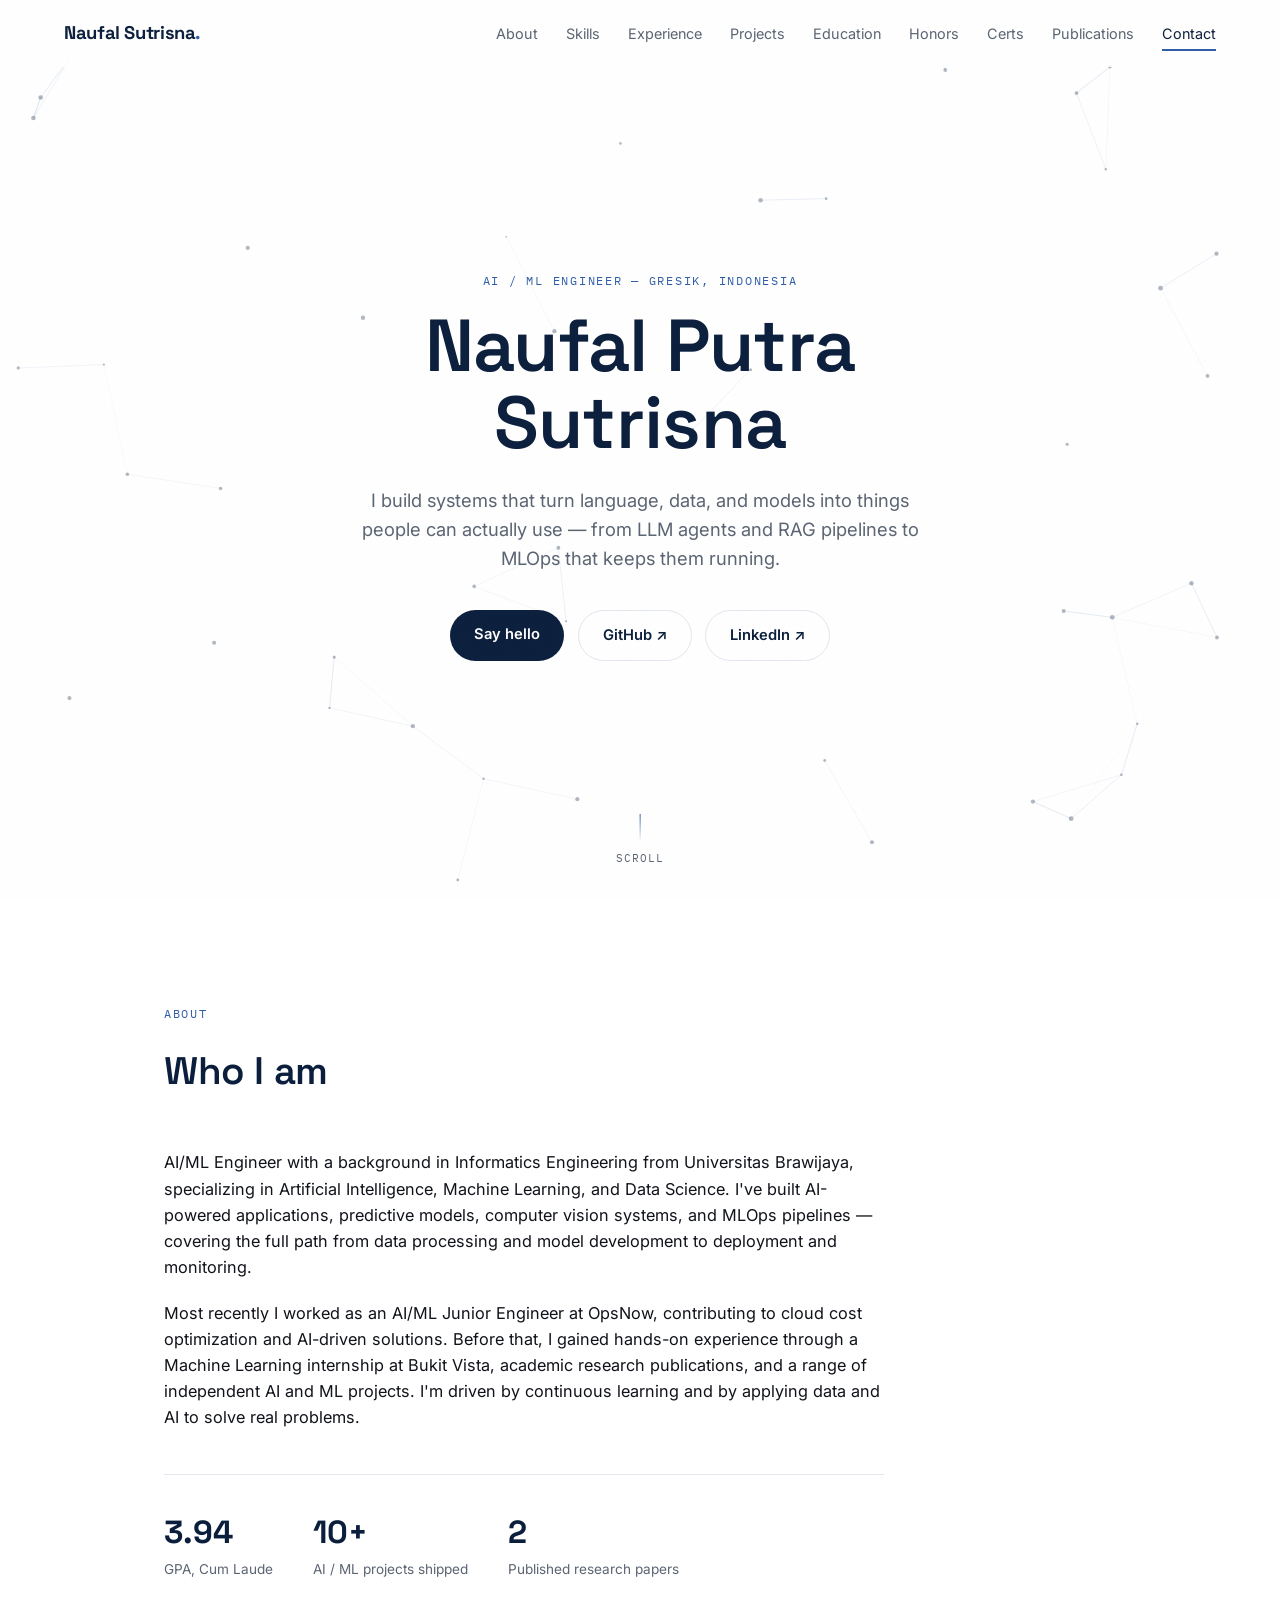
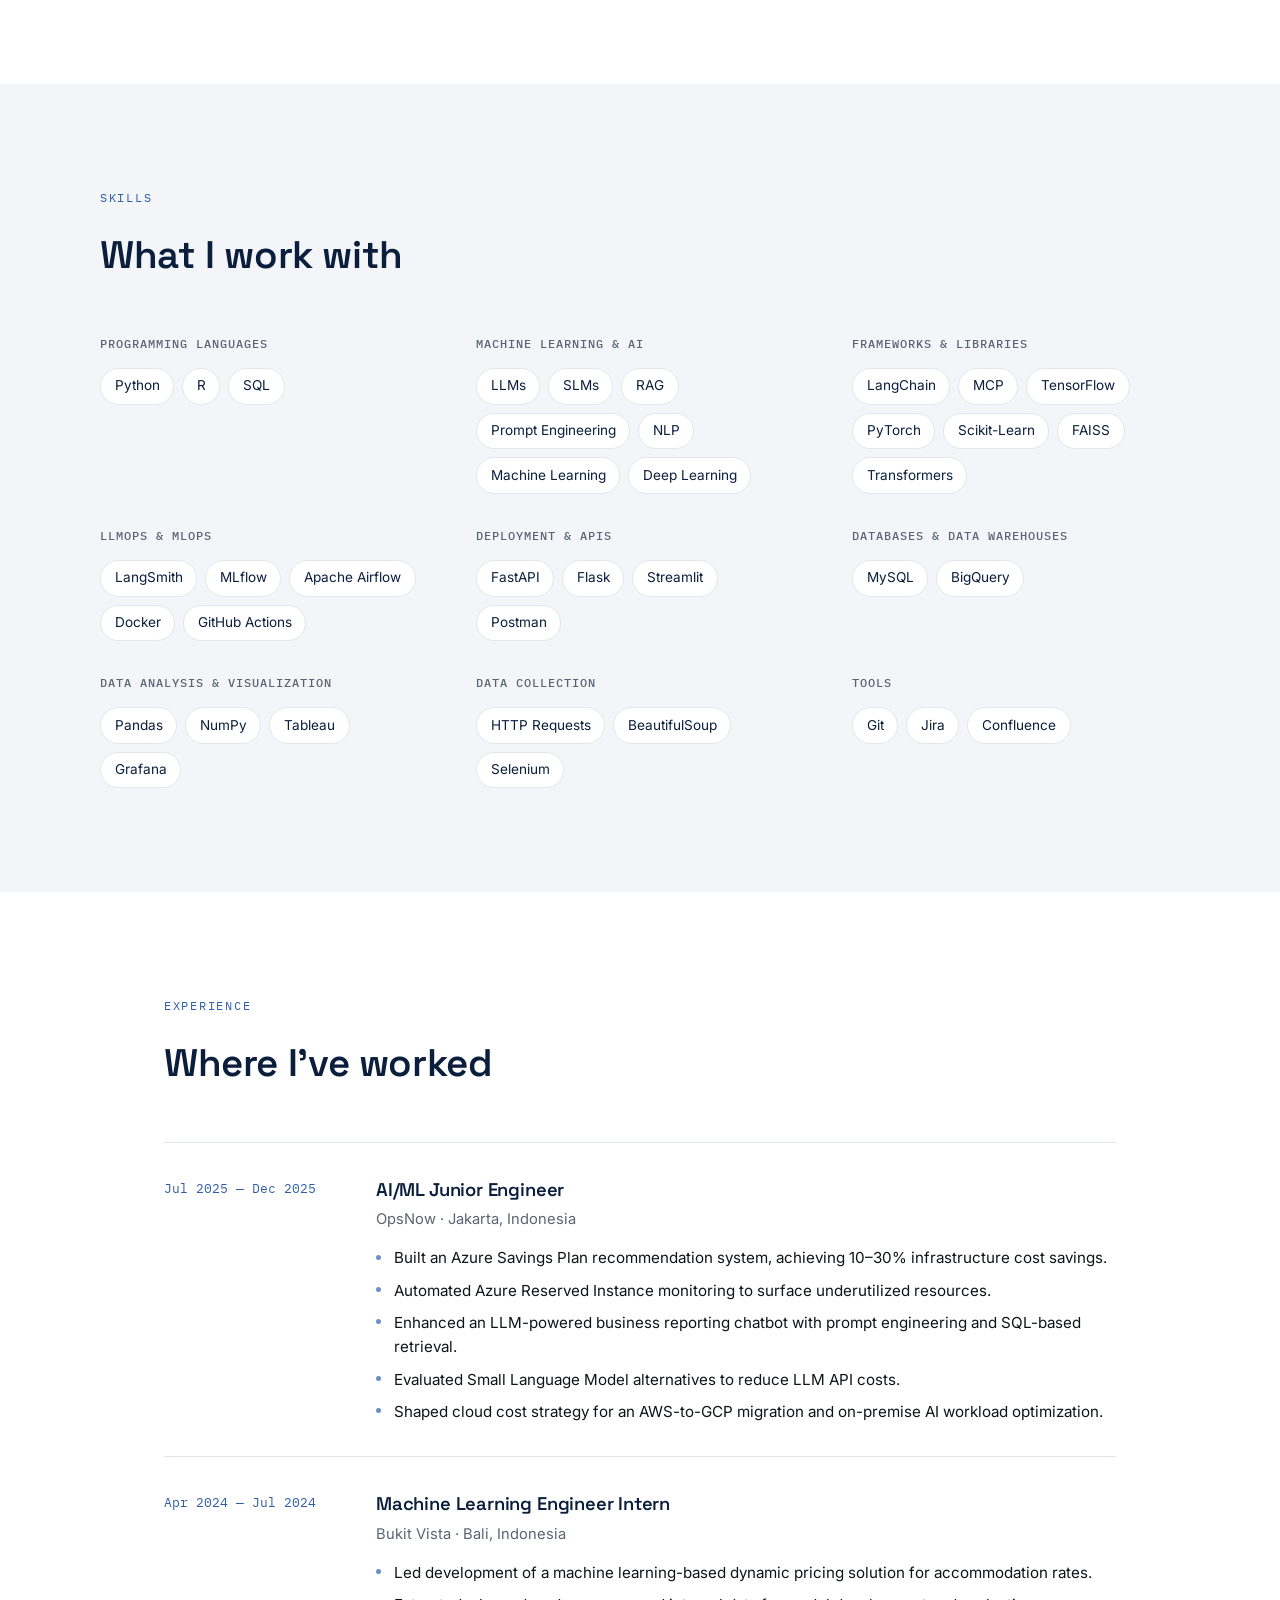
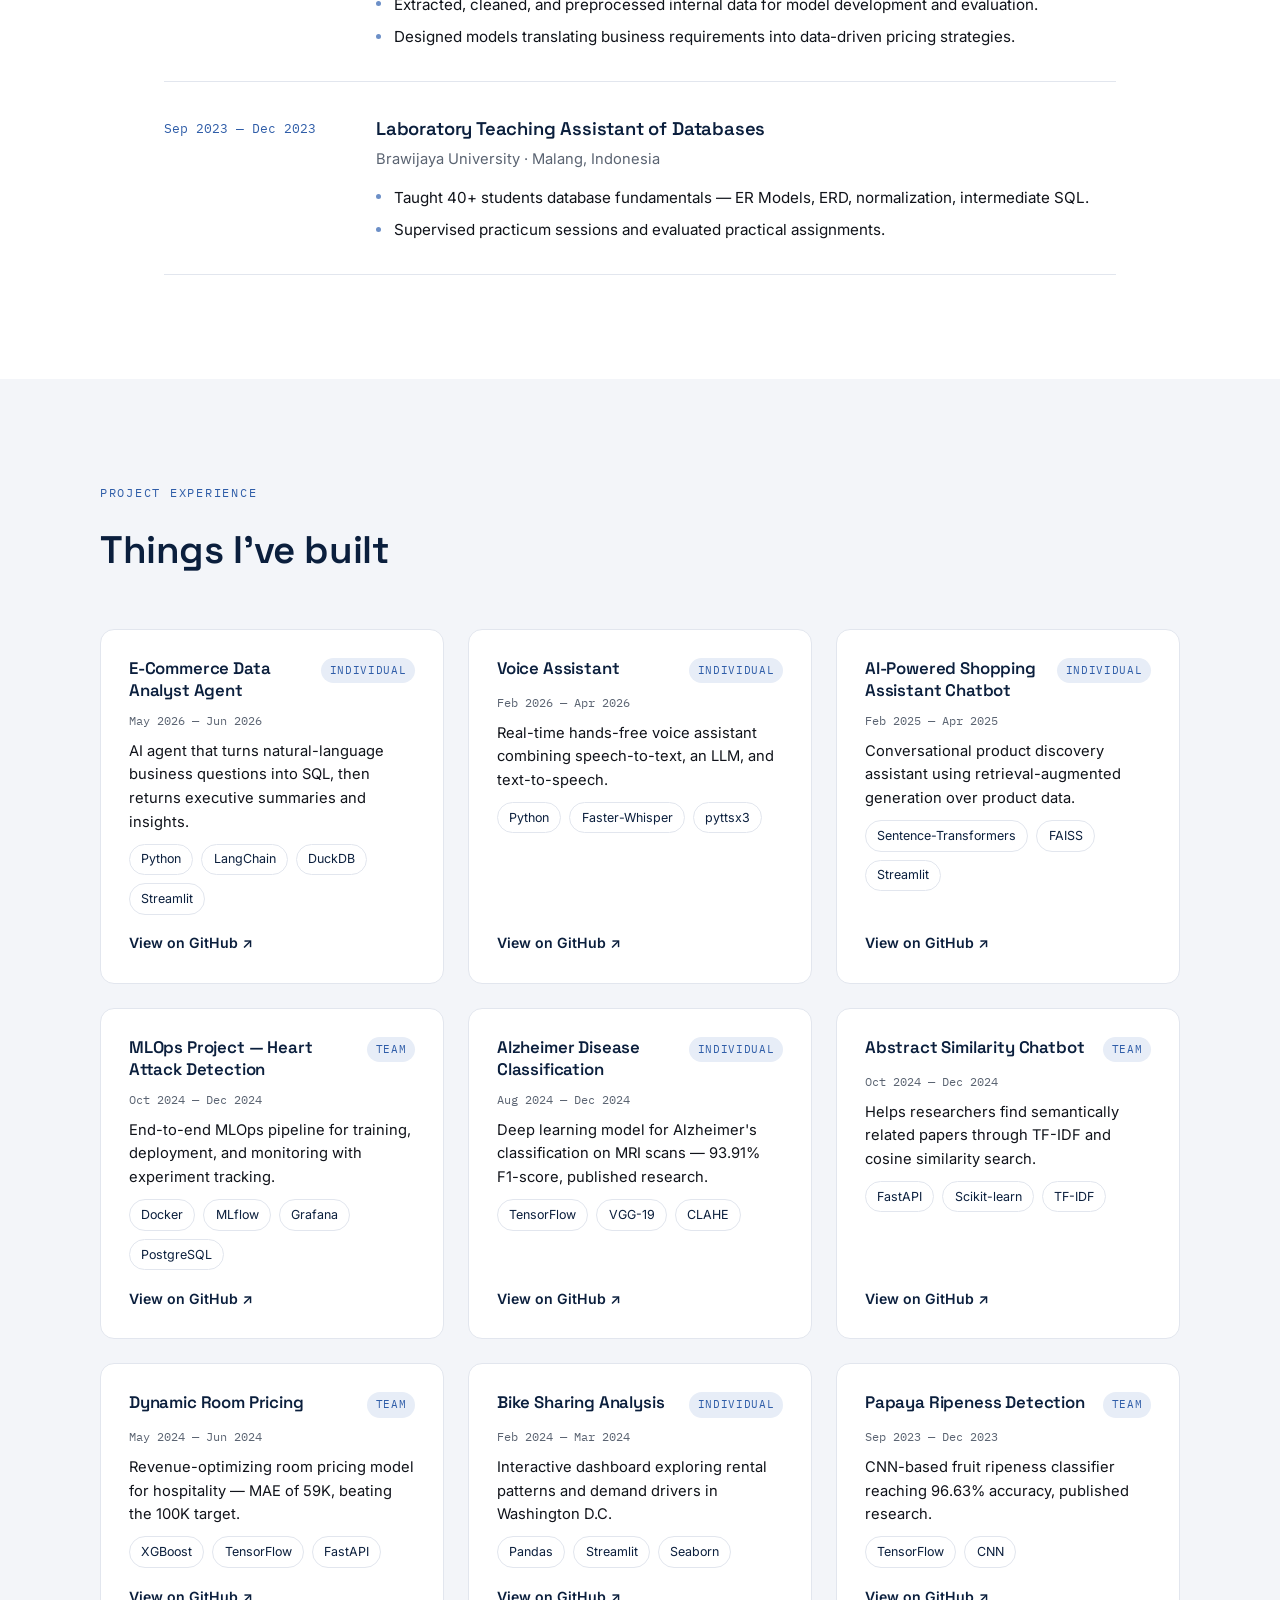
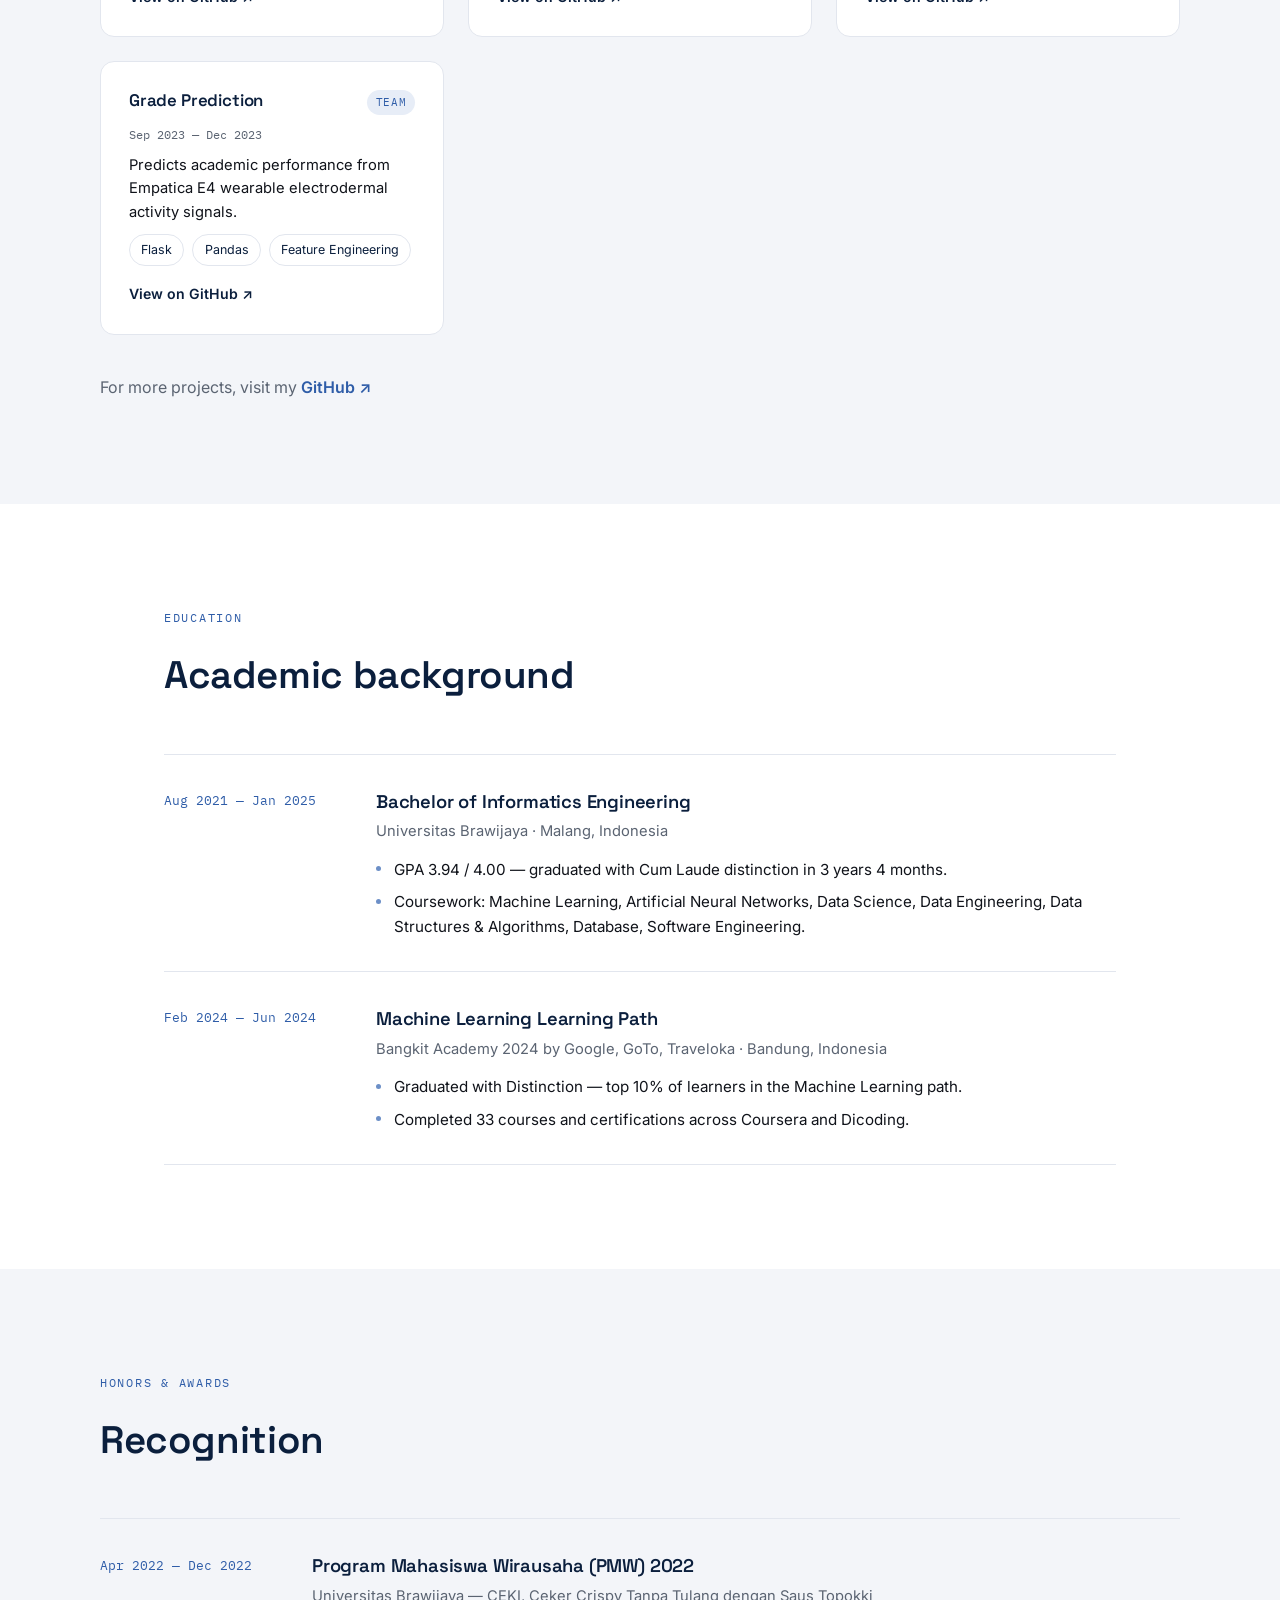
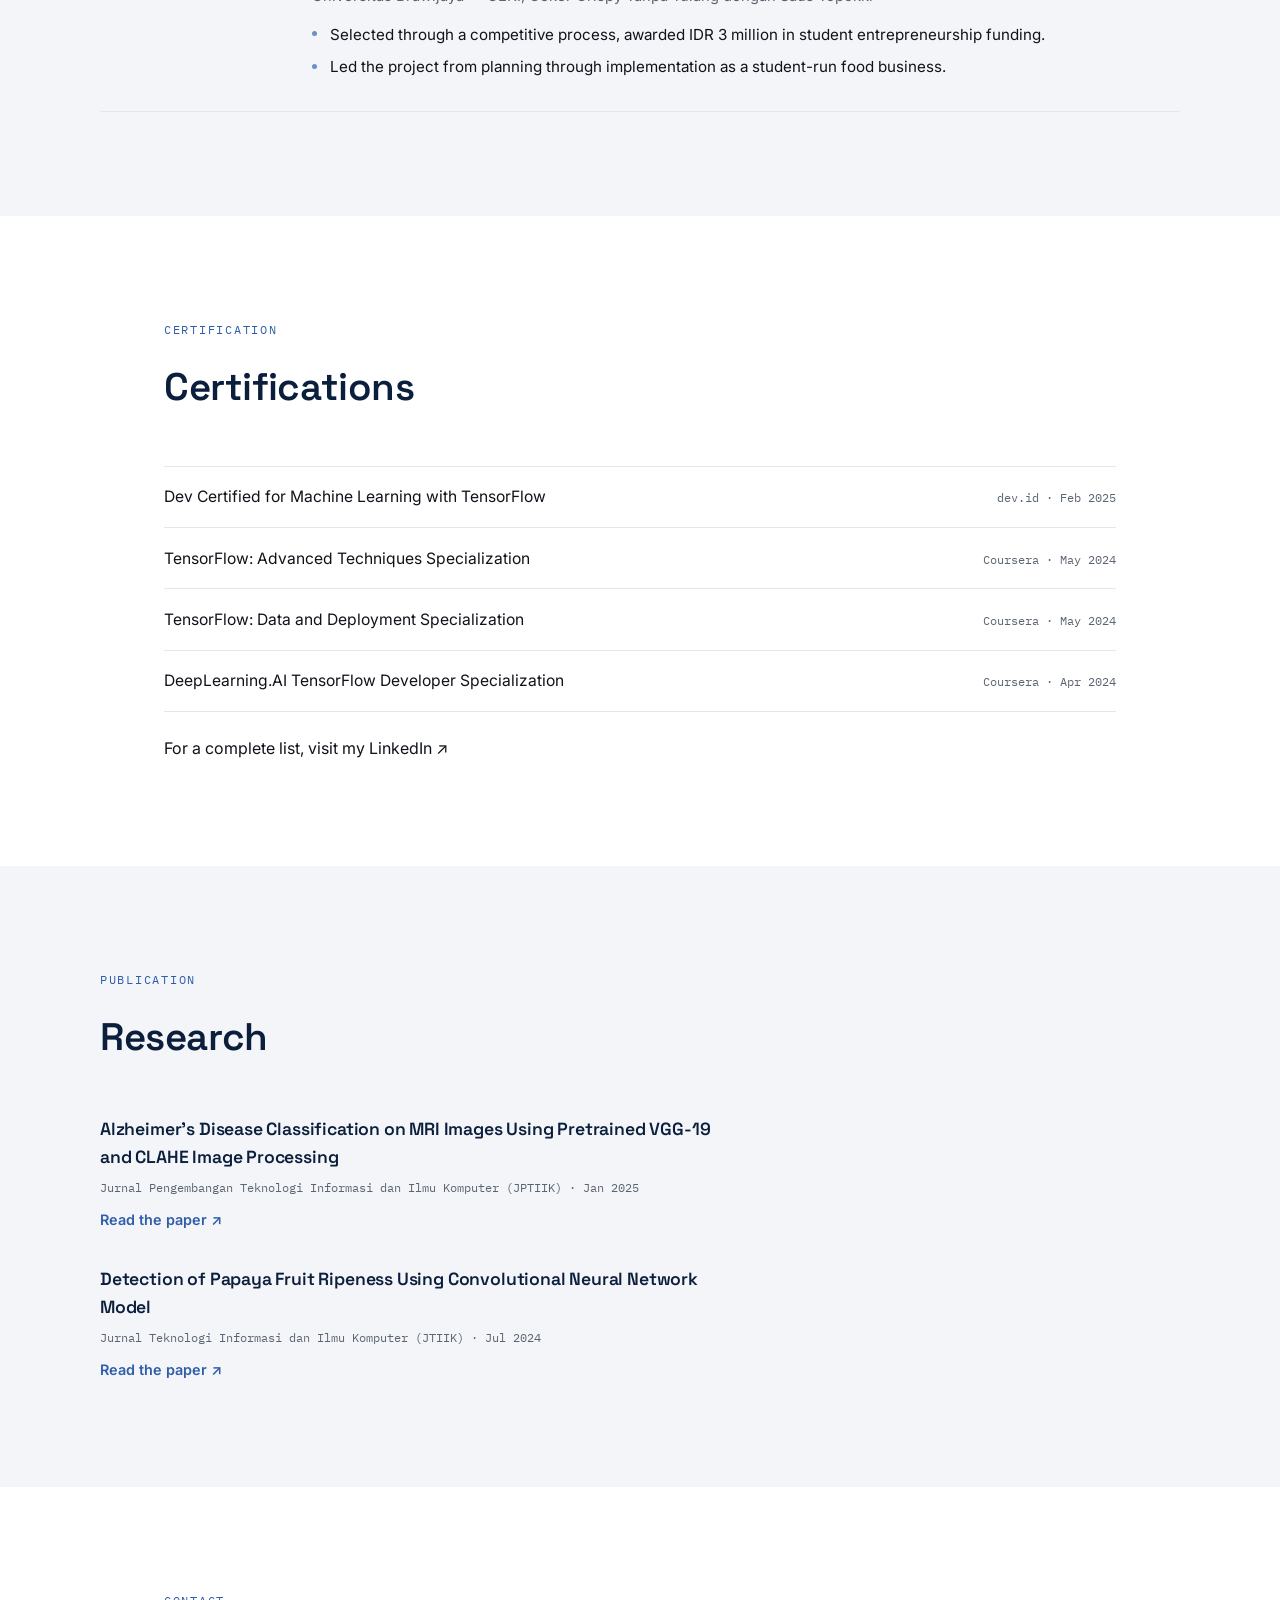
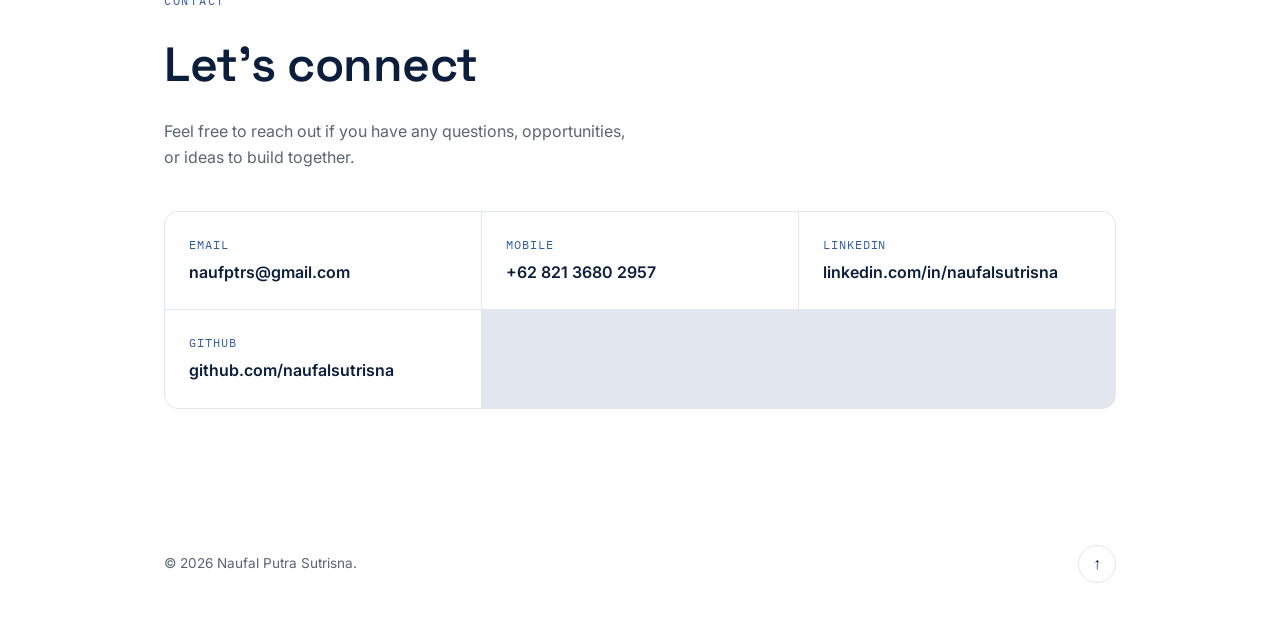
==== index.html @ 2600fabe "feat: create initial portfolio website" ====
<!DOCTYPE html>
<html lang="en">
<head>
<meta charset="UTF-8">
<meta name="viewport" content="width=device-width, initial-scale=1.0">
<title>Naufal Putra Sutrisna — AI/ML Engineer</title>
<meta name="description" content="Naufal Putra Sutrisna — AI/ML Engineer & Data Science enthusiast. Portfolio, experience, and projects.">
<link rel="preconnect" href="https://fonts.googleapis.com">
<link rel="preconnect" href="https://fonts.gstatic.com" crossorigin>
<link href="https://fonts.googleapis.com/css2?family=Space+Grotesk:wght@400;500;600;700&family=Inter:wght@400;500;600;700&family=IBM+Plex+Mono:wght@400;500&display=swap" rel="stylesheet">
<link rel="stylesheet" href="style.css">
</head>
<body>

<div class="grain"></div>

<!-- NAV -->
<header class="nav" id="nav">
  <a href="#home" class="nav__logo">Naufal Sutrisna<span class="dot">.</span></a>
  <nav class="nav__links" id="navLinks">
    <a href="#about">About</a>
    <a href="#skills">Skills</a>
    <a href="#experience">Experience</a>
    <a href="#projects">Projects</a>
    <a href="#education">Education</a>
    <a href="#honors">Honors</a>
    <a href="#certification">Certs</a>
    <a href="#publication">Publications</a>
    <a href="#contact">Contact</a>
  </nav>
  <button class="nav__toggle" id="navToggle" aria-label="Toggle menu" aria-expanded="false">
    <span></span><span></span><span></span>
  </button>
</header>

<main>

  <!-- HOME -->
  <section class="hero" id="home">
    <div class="hero__net" id="heroNet" aria-hidden="true"></div>
    <div class="hero__inner">
      <p class="eyebrow">AI / ML Engineer — Gresik, Indonesia</p>
      <h1 class="hero__title">
        Naufal Putra<br>Sutrisna
      </h1>
      <p class="hero__subtitle">
        I build systems that turn language, data, and models into things people can actually use —
        from LLM agents and RAG pipelines to MLOps that keeps them running.
      </p>
      <div class="hero__actions">
        <a href="mailto:naufptrs@gmail.com" class="btn btn--primary">Say hello</a>
        <a href="https://github.com/naufalsutrisna" target="_blank" rel="noopener" class="btn btn--ghost">GitHub ↗</a>
        <a href="https://linkedin.com/in/naufalsutrisna" target="_blank" rel="noopener" class="btn btn--ghost">LinkedIn ↗</a>
      </div>
    </div>
    <div class="hero__scroll" aria-hidden="true"><span></span>Scroll</div>
  </section>

  <!-- ABOUT -->
  <section class="section" id="about">
    <div class="section__head reveal">
      <p class="eyebrow">About</p>
      <h2>Who I am</h2>
    </div>
    <div class="about__grid reveal">
      <p class="about__text">
        AI/ML Engineer with a background in Informatics Engineering from Universitas Brawijaya, specializing
        in Artificial Intelligence, Machine Learning, and Data Science. I've built AI-powered applications,
        predictive models, computer vision systems, and MLOps pipelines — covering the full path from data
        processing and model development to deployment and monitoring.
      </p>
      <p class="about__text">
        Most recently I worked as an AI/ML Junior Engineer at OpsNow, contributing to cloud cost optimization
        and AI-driven solutions. Before that, I gained hands-on experience through a Machine Learning
        internship at Bukit Vista, academic research publications, and a range of independent AI and ML
        projects. I'm driven by continuous learning and by applying data and AI to solve real problems.
      </p>
      <div class="about__facts">
        <div class="fact">
          <span class="fact__num">3.94</span>
          <span class="fact__label">GPA, Cum Laude</span>
        </div>
        <div class="fact">
          <span class="fact__num">10+</span>
          <span class="fact__label">AI / ML projects shipped</span>
        </div>
        <div class="fact">
          <span class="fact__num">2</span>
          <span class="fact__label">Published research papers</span>
        </div>
      </div>
    </div>
  </section>

  <!-- SKILLS -->
  <section class="section section--alt" id="skills">
    <div class="section__head reveal">
      <p class="eyebrow">Skills</p>
      <h2>What I work with</h2>
    </div>
    <div class="skills reveal">
      <div class="skill-group">
        <h3>Programming Languages</h3>
        <div class="tags">
          <span class="tag">Python</span><span class="tag">R</span><span class="tag">SQL</span>
        </div>
      </div>
      <div class="skill-group">
        <h3>Machine Learning & AI</h3>
        <div class="tags">
          <span class="tag">LLMs</span><span class="tag">SLMs</span><span class="tag">RAG</span>
          <span class="tag">Prompt Engineering</span><span class="tag">NLP</span>
          <span class="tag">Machine Learning</span><span class="tag">Deep Learning</span>
        </div>
      </div>
      <div class="skill-group">
        <h3>Frameworks & Libraries</h3>
        <div class="tags">
          <span class="tag">LangChain</span><span class="tag">MCP</span><span class="tag">TensorFlow</span>
          <span class="tag">PyTorch</span><span class="tag">Scikit-Learn</span><span class="tag">FAISS</span>
          <span class="tag">Transformers</span>
        </div>
      </div>
      <div class="skill-group">
        <h3>LLMOps & MLOps</h3>
        <div class="tags">
          <span class="tag">LangSmith</span><span class="tag">MLflow</span><span class="tag">Apache Airflow</span>
          <span class="tag">Docker</span><span class="tag">GitHub Actions</span>
        </div>
      </div>
      <div class="skill-group">
        <h3>Deployment & APIs</h3>
        <div class="tags">
          <span class="tag">FastAPI</span><span class="tag">Flask</span><span class="tag">Streamlit</span><span class="tag">Postman</span>
        </div>
      </div>
      <div class="skill-group">
        <h3>Databases & Data Warehouses</h3>
        <div class="tags">
          <span class="tag">MySQL</span><span class="tag">BigQuery</span>
        </div>
      </div>
      <div class="skill-group">
        <h3>Data Analysis & Visualization</h3>
        <div class="tags">
          <span class="tag">Pandas</span><span class="tag">NumPy</span><span class="tag">Tableau</span><span class="tag">Grafana</span>
        </div>
      </div>
      <div class="skill-group">
        <h3>Data Collection</h3>
        <div class="tags">
          <span class="tag">HTTP Requests</span><span class="tag">BeautifulSoup</span><span class="tag">Selenium</span>
        </div>
      </div>
      <div class="skill-group">
        <h3>Tools</h3>
        <div class="tags">
          <span class="tag">Git</span><span class="tag">Jira</span><span class="tag">Confluence</span>
        </div>
      </div>
    </div>
  </section>

  <!-- EXPERIENCE -->
  <section class="section" id="experience">
    <div class="section__head reveal">
      <p class="eyebrow">Experience</p>
      <h2>Where I've worked</h2>
    </div>
    <div class="timeline reveal">

      <div class="timeline__item">
        <div class="timeline__date">Jul 2025 — Dec 2025</div>
        <div class="timeline__content">
          <h3>AI/ML Junior Engineer</h3>
          <p class="timeline__org">OpsNow · Jakarta, Indonesia</p>
          <ul>
            <li>Built an Azure Savings Plan recommendation system, achieving 10–30% infrastructure cost savings.</li>
            <li>Automated Azure Reserved Instance monitoring to surface underutilized resources.</li>
            <li>Enhanced an LLM-powered business reporting chatbot with prompt engineering and SQL-based retrieval.</li>
            <li>Evaluated Small Language Model alternatives to reduce LLM API costs.</li>
            <li>Shaped cloud cost strategy for an AWS-to-GCP migration and on-premise AI workload optimization.</li>
          </ul>
        </div>
      </div>

      <div class="timeline__item">
        <div class="timeline__date">Apr 2024 — Jul 2024</div>
        <div class="timeline__content">
          <h3>Machine Learning Engineer Intern</h3>
          <p class="timeline__org">Bukit Vista · Bali, Indonesia</p>
          <ul>
            <li>Led development of a machine learning-based dynamic pricing solution for accommodation rates.</li>
            <li>Extracted, cleaned, and preprocessed internal data for model development and evaluation.</li>
            <li>Designed models translating business requirements into data-driven pricing strategies.</li>
          </ul>
        </div>
      </div>

      <div class="timeline__item">
        <div class="timeline__date">Sep 2023 — Dec 2023</div>
        <div class="timeline__content">
          <h3>Laboratory Teaching Assistant of Databases</h3>
          <p class="timeline__org">Brawijaya University · Malang, Indonesia</p>
          <ul>
            <li>Taught 40+ students database fundamentals — ER Models, ERD, normalization, intermediate SQL.</li>
            <li>Supervised practicum sessions and evaluated practical assignments.</li>
          </ul>
        </div>
      </div>

    </div>
  </section>

  <!-- PROJECTS -->
  <section class="section section--alt" id="projects">
    <div class="section__head reveal">
      <p class="eyebrow">Project Experience</p>
      <h2>Things I've built</h2>
    </div>
    <div class="projects reveal">

      <article class="project-card">
        <div class="project-card__top">
          <h3>E-Commerce Data Analyst Agent</h3>
          <span class="project-card__type">Individual</span>
        </div>
        <p class="project-card__date">May 2026 — Jun 2026</p>
        <p>AI agent that turns natural-language business questions into SQL, then returns executive summaries and insights.</p>
        <div class="tags tags--small">
          <span class="tag">Python</span><span class="tag">LangChain</span><span class="tag">DuckDB</span><span class="tag">Streamlit</span>
        </div>
        <a href="https://github.com/naufalsutrisna/ecommerce-data-analyst-agent" target="_blank" rel="noopener">View on GitHub ↗</a>
      </article>

      <article class="project-card">
        <div class="project-card__top">
          <h3>Voice Assistant</h3>
          <span class="project-card__type">Individual</span>
        </div>
        <p class="project-card__date">Feb 2026 — Apr 2026</p>
        <p>Real-time hands-free voice assistant combining speech-to-text, an LLM, and text-to-speech.</p>
        <div class="tags tags--small">
          <span class="tag">Python</span><span class="tag">Faster-Whisper</span><span class="tag">pyttsx3</span>
        </div>
        <a href="https://github.com/naufalsutrisna/voice-assistant" target="_blank" rel="noopener">View on GitHub ↗</a>
      </article>

      <article class="project-card">
        <div class="project-card__top">
          <h3>AI-Powered Shopping Assistant Chatbot</h3>
          <span class="project-card__type">Individual</span>
        </div>
        <p class="project-card__date">Feb 2025 — Apr 2025</p>
        <p>Conversational product discovery assistant using retrieval-augmented generation over product data.</p>
        <div class="tags tags--small">
          <span class="tag">Sentence-Transformers</span><span class="tag">FAISS</span><span class="tag">Streamlit</span>
        </div>
        <a href="https://github.com/naufalsutrisna/Shopping-Assistant-Chatbot" target="_blank" rel="noopener">View on GitHub ↗</a>
      </article>

      <article class="project-card">
        <div class="project-card__top">
          <h3>MLOps Project — Heart Attack Detection</h3>
          <span class="project-card__type">Team</span>
        </div>
        <p class="project-card__date">Oct 2024 — Dec 2024</p>
        <p>End-to-end MLOps pipeline for training, deployment, and monitoring with experiment tracking.</p>
        <div class="tags tags--small">
          <span class="tag">Docker</span><span class="tag">MLflow</span><span class="tag">Grafana</span><span class="tag">PostgreSQL</span>
        </div>
        <a href="https://github.com/naufalsutrisna/MLOps-Heart-Attack-Detection" target="_blank" rel="noopener">View on GitHub ↗</a>
      </article>

      <article class="project-card">
        <div class="project-card__top">
          <h3>Alzheimer Disease Classification</h3>
          <span class="project-card__type">Individual</span>
        </div>
        <p class="project-card__date">Aug 2024 — Dec 2024</p>
        <p>Deep learning model for Alzheimer's classification on MRI scans — 93.91% F1-score, published research.</p>
        <div class="tags tags--small">
          <span class="tag">TensorFlow</span><span class="tag">VGG-19</span><span class="tag">CLAHE</span>
        </div>
        <a href="https://github.com/naufalsutrisna/Alzheimer-Disease-Classification" target="_blank" rel="noopener">View on GitHub ↗</a>
      </article>

      <article class="project-card">
        <div class="project-card__top">
          <h3>Abstract Similarity Chatbot</h3>
          <span class="project-card__type">Team</span>
        </div>
        <p class="project-card__date">Oct 2024 — Dec 2024</p>
        <p>Helps researchers find semantically related papers through TF-IDF and cosine similarity search.</p>
        <div class="tags tags--small">
          <span class="tag">FastAPI</span><span class="tag">Scikit-learn</span><span class="tag">TF-IDF</span>
        </div>
        <a href="https://github.com/naufalsutrisna/Abstract-Similarity-Chatbot" target="_blank" rel="noopener">View on GitHub ↗</a>
      </article>

      <article class="project-card">
        <div class="project-card__top">
          <h3>Dynamic Room Pricing</h3>
          <span class="project-card__type">Team</span>
        </div>
        <p class="project-card__date">May 2024 — Jun 2024</p>
        <p>Revenue-optimizing room pricing model for hospitality — MAE of 59K, beating the 100K target.</p>
        <div class="tags tags--small">
          <span class="tag">XGBoost</span><span class="tag">TensorFlow</span><span class="tag">FastAPI</span>
        </div>
        <a href="https://github.com/naufalsutrisna/Room-Pricing-Bukit-Vista" target="_blank" rel="noopener">View on GitHub ↗</a>
      </article>

      <article class="project-card">
        <div class="project-card__top">
          <h3>Bike Sharing Analysis</h3>
          <span class="project-card__type">Individual</span>
        </div>
        <p class="project-card__date">Feb 2024 — Mar 2024</p>
        <p>Interactive dashboard exploring rental patterns and demand drivers in Washington D.C.</p>
        <div class="tags tags--small">
          <span class="tag">Pandas</span><span class="tag">Streamlit</span><span class="tag">Seaborn</span>
        </div>
        <a href="https://github.com/naufalsutrisna/Bike-Sharing-Analysis" target="_blank" rel="noopener">View on GitHub ↗</a>
      </article>

      <article class="project-card">
        <div class="project-card__top">
          <h3>Papaya Ripeness Detection</h3>
          <span class="project-card__type">Team</span>
        </div>
        <p class="project-card__date">Sep 2023 — Dec 2023</p>
        <p>CNN-based fruit ripeness classifier reaching 96.63% accuracy, published research.</p>
        <div class="tags tags--small">
          <span class="tag">TensorFlow</span><span class="tag">CNN</span>
        </div>
        <a href="https://github.com/naufalsutrisna/Papaya-Ripeness-Detection-Using-CNN" target="_blank" rel="noopener">View on GitHub ↗</a>
      </article>

      <article class="project-card">
        <div class="project-card__top">
          <h3>Grade Prediction</h3>
          <span class="project-card__type">Team</span>
        </div>
        <p class="project-card__date">Sep 2023 — Dec 2023</p>
        <p>Predicts academic performance from Empatica E4 wearable electrodermal activity signals.</p>
        <div class="tags tags--small">
          <span class="tag">Flask</span><span class="tag">Pandas</span><span class="tag">Feature Engineering</span>
        </div>
        <a href="https://github.com/naufalsutrisna/Grade-Prediction-Using-Empatica-E4" target="_blank" rel="noopener">View on GitHub ↗</a>
      </article>

    </div>
    <p class="projects__more reveal">For more projects, visit my <a href="https://github.com/naufalsutrisna" target="_blank" rel="noopener">GitHub ↗</a></p>
  </section>

  <!-- EDUCATION -->
  <section class="section" id="education">
    <div class="section__head reveal">
      <p class="eyebrow">Education</p>
      <h2>Academic background</h2>
    </div>
    <div class="timeline reveal">

      <div class="timeline__item">
        <div class="timeline__date">Aug 2021 — Jan 2025</div>
        <div class="timeline__content">
          <h3>Bachelor of Informatics Engineering</h3>
          <p class="timeline__org">Universitas Brawijaya · Malang, Indonesia</p>
          <ul>
            <li>GPA 3.94 / 4.00 — graduated with Cum Laude distinction in 3 years 4 months.</li>
            <li>Coursework: Machine Learning, Artificial Neural Networks, Data Science, Data Engineering, Data Structures & Algorithms, Database, Software Engineering.</li>
          </ul>
        </div>
      </div>

      <div class="timeline__item">
        <div class="timeline__date">Feb 2024 — Jun 2024</div>
        <div class="timeline__content">
          <h3>Machine Learning Learning Path</h3>
          <p class="timeline__org">Bangkit Academy 2024 by Google, GoTo, Traveloka · Bandung, Indonesia</p>
          <ul>
            <li>Graduated with Distinction — top 10% of learners in the Machine Learning path.</li>
            <li>Completed 33 courses and certifications across Coursera and Dicoding.</li>
          </ul>
        </div>
      </div>

    </div>
  </section>

  <!-- HONORS & AWARDS -->
  <section class="section section--alt" id="honors">
    <div class="section__head reveal">
      <p class="eyebrow">Honors & Awards</p>
      <h2>Recognition</h2>
    </div>
    <div class="timeline reveal">
      <div class="timeline__item">
        <div class="timeline__date">Apr 2022 — Dec 2022</div>
        <div class="timeline__content">
          <h3>Program Mahasiswa Wirausaha (PMW) 2022</h3>
          <p class="timeline__org">Universitas Brawijaya — CEKI, Ceker Crispy Tanpa Tulang dengan Saus Topokki</p>
          <ul>
            <li>Selected through a competitive process, awarded IDR 3 million in student entrepreneurship funding.</li>
            <li>Led the project from planning through implementation as a student-run food business.</li>
          </ul>
        </div>
      </div>
    </div>
  </section>

  <!-- CERTIFICATION -->
  <section class="section" id="certification">
    <div class="section__head reveal">
      <p class="eyebrow">Certification</p>
      <h2>Certifications</h2>
    </div>
    <ul class="cert-list reveal">
      <li><span>Dev Certified for Machine Learning with TensorFlow</span><span class="cert-date">dev.id · Feb 2025</span></li>
      <li><span>TensorFlow: Advanced Techniques Specialization</span><span class="cert-date">Coursera · May 2024</span></li>
      <li><span>TensorFlow: Data and Deployment Specialization</span><span class="cert-date">Coursera · May 2024</span></li>
      <li><span>DeepLearning.AI TensorFlow Developer Specialization</span><span class="cert-date">Coursera · Apr 2024</span></li>
    </ul>
    <p class="reveal">For a complete list, visit my <a href="https://linkedin.com/in/naufalsutrisna" target="_blank" rel="noopener">LinkedIn ↗</a></p>
  </section>

  <!-- PUBLICATION -->
  <section class="section section--alt" id="publication">
    <div class="section__head reveal">
      <p class="eyebrow">Publication</p>
      <h2>Research</h2>
    </div>
    <ul class="pub-list reveal">
      <li>
        <h3>Alzheimer's Disease Classification on MRI Images Using Pretrained VGG-19 and CLAHE Image Processing</h3>
        <p class="pub-meta">Jurnal Pengembangan Teknologi Informasi dan Ilmu Komputer (JPTIIK) · Jan 2025</p>
        <a href="https://j-ptiik.ub.ac.id/index.php/j-ptiik/article/view/14719" target="_blank" rel="noopener">Read the paper ↗</a>
      </li>
      <li>
        <h3>Detection of Papaya Fruit Ripeness Using Convolutional Neural Network Model</h3>
        <p class="pub-meta">Jurnal Teknologi Informasi dan Ilmu Komputer (JTIIK) · Jul 2024</p>
        <a href="https://jtiik.ub.ac.id/index.php/jtiik/article/view/8119" target="_blank" rel="noopener">Read the paper ↗</a>
      </li>
    </ul>
  </section>

  <!-- CONTACT -->
  <section class="section contact" id="contact">
    <div class="reveal">
      <p class="eyebrow">Contact</p>
      <h2 class="contact__title">Let's connect</h2>
      <p class="contact__text">Feel free to reach out if you have any questions, opportunities, or ideas to build together.</p>
      <div class="contact__grid">
        <a href="mailto:naufptrs@gmail.com" class="contact__item">
          <span class="contact__label">Email</span>
          <span class="contact__value">naufptrs@gmail.com</span>
        </a>
        <a href="tel:+6282136802957" class="contact__item">
          <span class="contact__label">Mobile</span>
          <span class="contact__value">+62 821 3680 2957</span>
        </a>
        <a href="https://linkedin.com/in/naufalsutrisna" target="_blank" rel="noopener" class="contact__item">
          <span class="contact__label">LinkedIn</span>
          <span class="contact__value">linkedin.com/in/naufalsutrisna</span>
        </a>
        <a href="https://github.com/naufalsutrisna" target="_blank" rel="noopener" class="contact__item">
          <span class="contact__label">GitHub</span>
          <span class="contact__value">github.com/naufalsutrisna</span>
        </a>
      </div>
    </div>
  </section>

</main>

<footer class="footer">
  <p>© <span id="year"></span> Naufal Putra Sutrisna.</p>
  <button class="to-top" id="toTop" aria-label="Back to top">↑</button>
</footer>

<script src="script.js"></script>
</body>
</html>
---- style.css ----
/* ============================================
   TOKENS
   ============================================ */
:root {
  --white: #ffffff;
  --alt: #f3f5f9;
  --ink: #10131a;
  --navy: #0b1f3d;
  --blue: #2f5da8;
  --blue-light: #6c8fc7;
  --blue-pale: #e7edf7;
  --muted: #5b6472;
  --line: #e2e6ee;

  --display: 'Space Grotesk', sans-serif;
  --body: 'Inter', sans-serif;
  --mono: 'IBM Plex Mono', monospace;

  --max: 1080px;
  --pad: clamp(1.5rem, 5vw, 4rem);
}

* { margin: 0; padding: 0; box-sizing: border-box; }

html { scroll-behavior: smooth; }

body {
  font-family: var(--body);
  color: var(--ink);
  background: var(--white);
  line-height: 1.6;
  -webkit-font-smoothing: antialiased;
}

@media (prefers-reduced-motion: reduce) {
  html { scroll-behavior: auto; }
  * { animation-duration: 0.01ms !important; animation-iteration-count: 1 !important; transition-duration: 0.01ms !important; }
}

a {
  color: inherit;
  text-decoration: none;
}

ul { list-style: none; }

h1, h2, h3 {
  font-family: var(--display);
  color: var(--navy);
  font-weight: 600;
  letter-spacing: -0.01em;
}

::selection { background: var(--blue); color: var(--white); }

:focus-visible {
  outline: 2px solid var(--blue);
  outline-offset: 3px;
}

.grain {
  position: fixed;
  inset: 0;
  pointer-events: none;
  z-index: 999;
  opacity: 0.025;
  background-image: url("data:image/svg+xml,%3Csvg xmlns='http://www.w3.org/2000/svg' width='120' height='120'%3E%3Cfilter id='n'%3E%3CfeTurbulence type='fractalNoise' baseFrequency='0.9' numOctaves='2' stitchTiles='stitch'/%3E%3C/filter%3E%3Crect width='100%25' height='100%25' filter='url(%23n)'/%3E%3C/svg%3E");
}

/* ============================================
   NAV
   ============================================ */
.nav {
  position: fixed;
  top: 0; left: 0; right: 0;
  z-index: 100;
  display: flex;
  align-items: center;
  justify-content: space-between;
  padding: 1.1rem var(--pad);
  background: rgba(255,255,255,0.75);
  backdrop-filter: blur(10px);
  -webkit-backdrop-filter: blur(10px);
  border-bottom: 1px solid transparent;
  transition: border-color 0.3s ease, background 0.3s ease;
}

.nav.scrolled {
  border-bottom-color: var(--line);
}

.nav__logo {
  font-family: var(--display);
  font-weight: 700;
  font-size: 1.15rem;
  color: var(--navy);
  letter-spacing: -0.02em;
}
.nav__logo .dot { color: var(--blue); }

.nav__links {
  display: flex;
  gap: 1.75rem;
}

.nav__links a {
  font-size: 0.9rem;
  color: var(--muted);
  position: relative;
  padding: 0.25rem 0;
  transition: color 0.2s ease;
}

.nav__links a::after {
  content: "";
  position: absolute;
  left: 0; bottom: -2px;
  width: 0;
  height: 1.5px;
  background: var(--blue);
  transition: width 0.25s ease;
}

.nav__links a:hover { color: var(--navy); }
.nav__links a:hover::after { width: 100%; }
.nav__links a.active { color: var(--navy); }
.nav__links a.active::after { width: 100%; }

.nav__toggle {
  display: none;
  flex-direction: column;
  gap: 5px;
  background: none;
  border: none;
  cursor: pointer;
  padding: 0.5rem;
}
.nav__toggle span {
  width: 22px;
  height: 2px;
  background: var(--navy);
  transition: transform 0.25s ease, opacity 0.25s ease;
}

/* ============================================
   HERO
   ============================================ */
.hero {
  position: relative;
  min-height: 100svh;
  display: flex;
  flex-direction: column;
  align-items: center;
  justify-content: center;
  text-align: center;
  padding: 6rem var(--pad) 4rem;
  overflow: hidden;
}

.hero__net {
  position: absolute;
  inset: 0;
  z-index: 0;
  opacity: 0.9;
}
.hero__net canvas {
  display: block;
  width: 100%;
  height: 100%;
}

.hero__inner {
  position: relative;
  z-index: 1;
  max-width: 780px;
}

.eyebrow {
  font-family: var(--mono);
  font-size: 0.78rem;
  text-transform: uppercase;
  letter-spacing: 0.14em;
  color: var(--blue);
  margin-bottom: 1rem;
}

.hero__title {
  font-size: clamp(2.6rem, 7vw, 4.6rem);
  line-height: 1.05;
  margin-bottom: 1.5rem;
}

.hero__subtitle {
  font-size: clamp(1rem, 2vw, 1.15rem);
  color: var(--muted);
  max-width: 560px;
  margin: 0 auto 2.25rem;
}

.hero__actions {
  display: flex;
  gap: 0.85rem;
  justify-content: center;
  flex-wrap: wrap;
}

.btn {
  font-family: var(--body);
  font-weight: 600;
  font-size: 0.92rem;
  padding: 0.8rem 1.5rem;
  border-radius: 999px;
  transition: transform 0.2s ease, background 0.2s ease, color 0.2s ease, border-color 0.2s ease;
  display: inline-block;
}

.btn--primary {
  background: var(--navy);
  color: var(--white);
}
.btn--primary:hover { background: var(--blue); transform: translateY(-2px); }

.btn--ghost {
  border: 1.5px solid var(--line);
  color: var(--navy);
}
.btn--ghost:hover { border-color: var(--blue); color: var(--blue); transform: translateY(-2px); }

.hero__scroll {
  position: absolute;
  bottom: 2rem;
  left: 50%;
  transform: translateX(-50%);
  display: flex;
  flex-direction: column;
  align-items: center;
  gap: 0.5rem;
  font-family: var(--mono);
  font-size: 0.7rem;
  letter-spacing: 0.1em;
  color: var(--muted);
  text-transform: uppercase;
}
.hero__scroll span {
  width: 1px;
  height: 28px;
  background: linear-gradient(var(--blue), transparent);
  animation: scrollpulse 1.8s ease-in-out infinite;
}
@keyframes scrollpulse {
  0%, 100% { opacity: 0.3; }
  50% { opacity: 1; }
}

/* ============================================
   SECTIONS (shared)
   ============================================ */
.section {
  padding: 6.5rem var(--pad);
  max-width: var(--max);
  margin: 0 auto;
}

.section--alt {
  max-width: none;
  background: var(--alt);
}
.section--alt > * {
  max-width: var(--max);
  margin-left: auto;
  margin-right: auto;
}

.section__head {
  margin-bottom: 3rem;
}

.section__head h2 {
  font-size: clamp(1.8rem, 3.5vw, 2.4rem);
}

.reveal {
  opacity: 0;
  transform: translateY(24px);
  transition: opacity 0.7s ease, transform 0.7s ease;
}
.reveal.is-visible {
  opacity: 1;
  transform: translateY(0);
}

/* ============================================
   ABOUT
   ============================================ */
.about__grid {
  display: grid;
  gap: 1.25rem;
  max-width: 720px;
}

.about__text {
  color: var(--ink);
  font-size: 1.02rem;
}

.about__facts {
  display: flex;
  gap: 2.5rem;
  flex-wrap: wrap;
  margin-top: 1.5rem;
  padding-top: 2rem;
  border-top: 1px solid var(--line);
}

.fact {
  display: flex;
  flex-direction: column;
}

.fact__num {
  font-family: var(--display);
  font-size: 2rem;
  font-weight: 700;
  color: var(--navy);
}

.fact__label {
  font-size: 0.85rem;
  color: var(--muted);
}

/* ============================================
   SKILLS
   ============================================ */
.skills {
  display: grid;
  grid-template-columns: repeat(auto-fit, minmax(260px, 1fr));
  gap: 2rem 3rem;
}

.skill-group h3 {
  font-family: var(--mono);
  font-size: 0.78rem;
  text-transform: uppercase;
  letter-spacing: 0.08em;
  color: var(--muted);
  font-weight: 500;
  margin-bottom: 0.9rem;
}

.tags {
  display: flex;
  flex-wrap: wrap;
  gap: 0.5rem;
}

.tag {
  font-size: 0.85rem;
  padding: 0.4rem 0.85rem;
  border: 1px solid var(--line);
  border-radius: 999px;
  color: var(--navy);
  background: var(--white);
  transition: border-color 0.2s ease, color 0.2s ease, background 0.2s ease;
}

.section--alt .tag { background: var(--white); }

.tag:hover {
  border-color: var(--blue);
  color: var(--blue);
}

.tags--small .tag {
  font-size: 0.78rem;
  padding: 0.3rem 0.7rem;
}

/* ============================================
   TIMELINE (experience / education / honors)
   ============================================ */
.timeline {
  display: flex;
  flex-direction: column;
  gap: 0;
}

.timeline__item {
  display: grid;
  grid-template-columns: 180px 1fr;
  gap: 2rem;
  padding: 2rem 0;
  border-top: 1px solid var(--line);
}

.timeline__item:last-child {
  border-bottom: 1px solid var(--line);
}

.timeline__date {
  font-family: var(--mono);
  font-size: 0.82rem;
  color: var(--blue);
  padding-top: 0.2rem;
}

.timeline__content h3 {
  font-size: 1.15rem;
  margin-bottom: 0.25rem;
}

.timeline__org {
  color: var(--muted);
  font-size: 0.92rem;
  margin-bottom: 0.9rem;
}

.timeline__content ul {
  display: flex;
  flex-direction: column;
  gap: 0.5rem;
}

.timeline__content li {
  position: relative;
  padding-left: 1.1rem;
  color: var(--ink);
  font-size: 0.95rem;
}

.timeline__content li::before {
  content: "";
  position: absolute;
  left: 0;
  top: 0.55em;
  width: 5px;
  height: 5px;
  border-radius: 50%;
  background: var(--blue-light);
}

/* ============================================
   PROJECTS
   ============================================ */
.projects {
  display: grid;
  grid-template-columns: repeat(auto-fit, minmax(300px, 1fr));
  gap: 1.5rem;
}

.project-card {
  background: var(--white);
  border: 1px solid var(--line);
  border-radius: 14px;
  padding: 1.75rem;
  display: flex;
  flex-direction: column;
  gap: 0.6rem;
  transition: transform 0.25s ease, box-shadow 0.25s ease, border-color 0.25s ease;
}

.project-card:hover {
  transform: translateY(-4px);
  box-shadow: 0 16px 32px -20px rgba(11, 31, 61, 0.25);
  border-color: var(--blue-light);
}

.project-card__top {
  display: flex;
  justify-content: space-between;
  align-items: flex-start;
  gap: 0.75rem;
}

.project-card__top h3 {
  font-size: 1.05rem;
  line-height: 1.3;
}

.project-card__type {
  font-family: var(--mono);
  font-size: 0.68rem;
  text-transform: uppercase;
  letter-spacing: 0.06em;
  color: var(--blue);
  background: var(--blue-pale);
  padding: 0.25rem 0.55rem;
  border-radius: 999px;
  white-space: nowrap;
}

.project-card__date {
  font-family: var(--mono);
  font-size: 0.75rem;
  color: var(--muted);
}

.project-card p:not(.project-card__date) {
  font-size: 0.92rem;
  color: var(--ink);
}

.project-card a {
  margin-top: auto;
  padding-top: 0.5rem;
  font-size: 0.88rem;
  font-weight: 600;
  color: var(--navy);
  transition: color 0.2s ease;
}
.project-card a:hover { color: var(--blue); }

.projects__more {
  margin-top: 2.5rem;
  color: var(--muted);
}
.projects__more a {
  color: var(--blue);
  font-weight: 600;
}

/* ============================================
   CERT / PUBLICATION LISTS
   ============================================ */
.cert-list {
  display: flex;
  flex-direction: column;
  margin-bottom: 1.5rem;
}

.cert-list li {
  display: flex;
  justify-content: space-between;
  align-items: baseline;
  gap: 1rem;
  padding: 1.1rem 0;
  border-top: 1px solid var(--line);
  font-size: 0.98rem;
}
.cert-list li:last-child { border-bottom: 1px solid var(--line); }

.cert-date {
  font-family: var(--mono);
  font-size: 0.78rem;
  color: var(--muted);
  white-space: nowrap;
}

.pub-list {
  display: flex;
  flex-direction: column;
  gap: 2rem;
}

.pub-list h3 {
  font-size: 1.1rem;
  margin-bottom: 0.4rem;
  max-width: 640px;
}

.pub-meta {
  font-family: var(--mono);
  font-size: 0.78rem;
  color: var(--muted);
  margin-bottom: 0.6rem;
}

.pub-list a {
  font-weight: 600;
  color: var(--blue);
  font-size: 0.9rem;
}

/* ============================================
   CONTACT
   ============================================ */
.contact {
  text-align: left;
}

.contact__title {
  font-size: clamp(2rem, 5vw, 3rem);
  margin-bottom: 1rem;
}

.contact__text {
  color: var(--muted);
  max-width: 480px;
  margin-bottom: 2.5rem;
}

.contact__grid {
  display: grid;
  grid-template-columns: repeat(auto-fit, minmax(240px, 1fr));
  gap: 1px;
  background: var(--line);
  border: 1px solid var(--line);
  border-radius: 14px;
  overflow: hidden;
}

.contact__item {
  background: var(--white);
  padding: 1.5rem;
  display: flex;
  flex-direction: column;
  gap: 0.35rem;
  transition: background 0.2s ease;
}
.contact__item:hover { background: var(--blue-pale); }

.contact__label {
  font-family: var(--mono);
  font-size: 0.72rem;
  text-transform: uppercase;
  letter-spacing: 0.08em;
  color: var(--blue);
}

.contact__value {
  font-weight: 600;
  color: var(--navy);
  word-break: break-word;
}

/* ============================================
   FOOTER
   ============================================ */
.footer {
  display: flex;
  justify-content: space-between;
  align-items: center;
  padding: 2rem var(--pad) 2.5rem;
  max-width: var(--max);
  margin: 0 auto;
  color: var(--muted);
  font-size: 0.85rem;
}

.to-top {
  width: 38px;
  height: 38px;
  border-radius: 50%;
  border: 1px solid var(--line);
  background: var(--white);
  color: var(--navy);
  cursor: pointer;
  font-size: 1rem;
  transition: border-color 0.2s ease, color 0.2s ease, transform 0.2s ease;
}
.to-top:hover {
  border-color: var(--blue);
  color: var(--blue);
  transform: translateY(-3px);
}

/* ============================================
   RESPONSIVE
   ============================================ */
@media (max-width: 860px) {
  .timeline__item {
    grid-template-columns: 1fr;
    gap: 0.5rem;
  }
}

@media (max-width: 720px) {
  .nav__links {
    position: fixed;
    top: 64px;
    left: 0; right: 0;
    background: var(--white);
    flex-direction: column;
    gap: 0;
    padding: 0.5rem var(--pad) 1.5rem;
    border-bottom: 1px solid var(--line);
    transform: translateY(-110%);
    opacity: 0;
    transition: transform 0.3s ease, opacity 0.3s ease;
  }
  .nav__links.open {
    transform: translateY(0);
    opacity: 1;
  }
  .nav__links a {
    padding: 0.75rem 0;
    border-bottom: 1px solid var(--line);
  }
  .nav__toggle { display: flex; }
  .nav__toggle.open span:nth-child(1) { transform: translateY(7px) rotate(45deg); }
  .nav__toggle.open span:nth-child(2) { opacity: 0; }
  .nav__toggle.open span:nth-child(3) { transform: translateY(-7px) rotate(-45deg); }
}

@media (max-width: 560px) {
  .section { padding: 4.5rem var(--pad); }
  .about__facts { gap: 1.75rem; }
  .cert-list li { flex-direction: column; align-items: flex-start; gap: 0.3rem; }
}
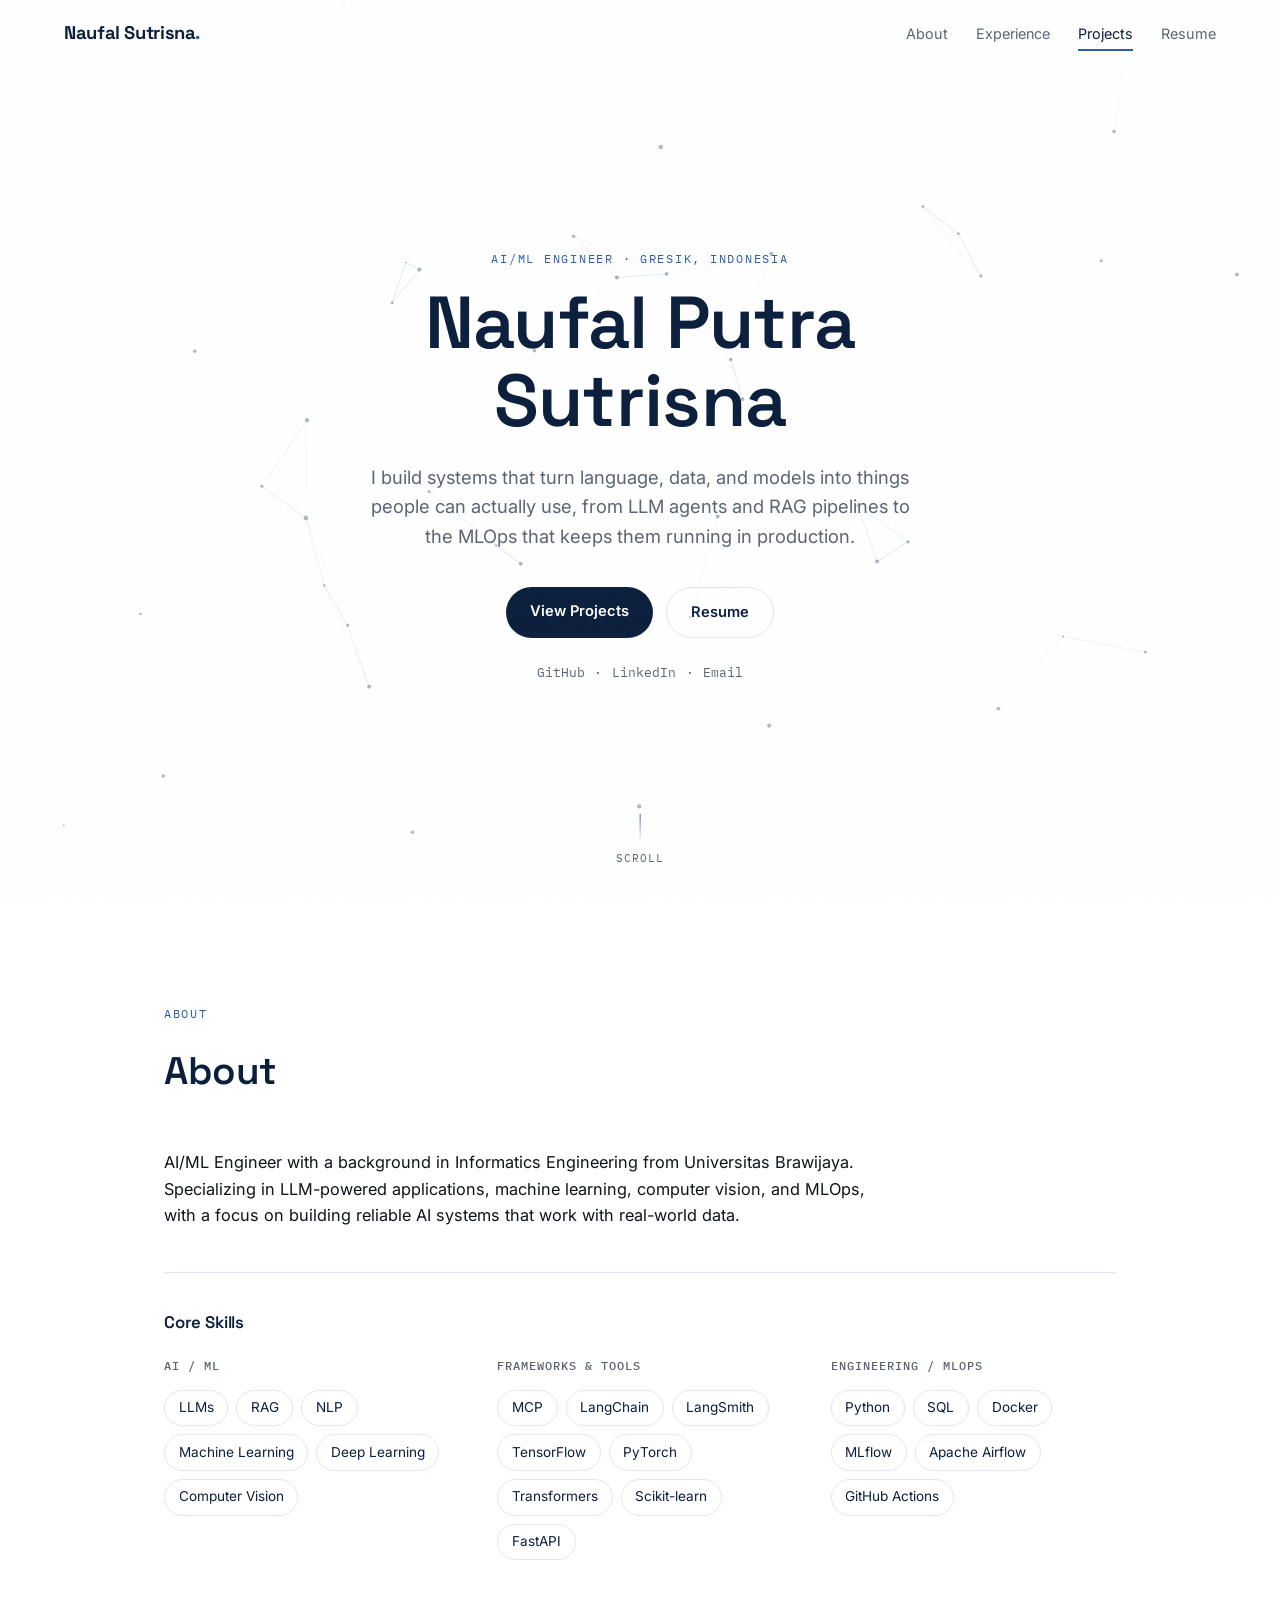
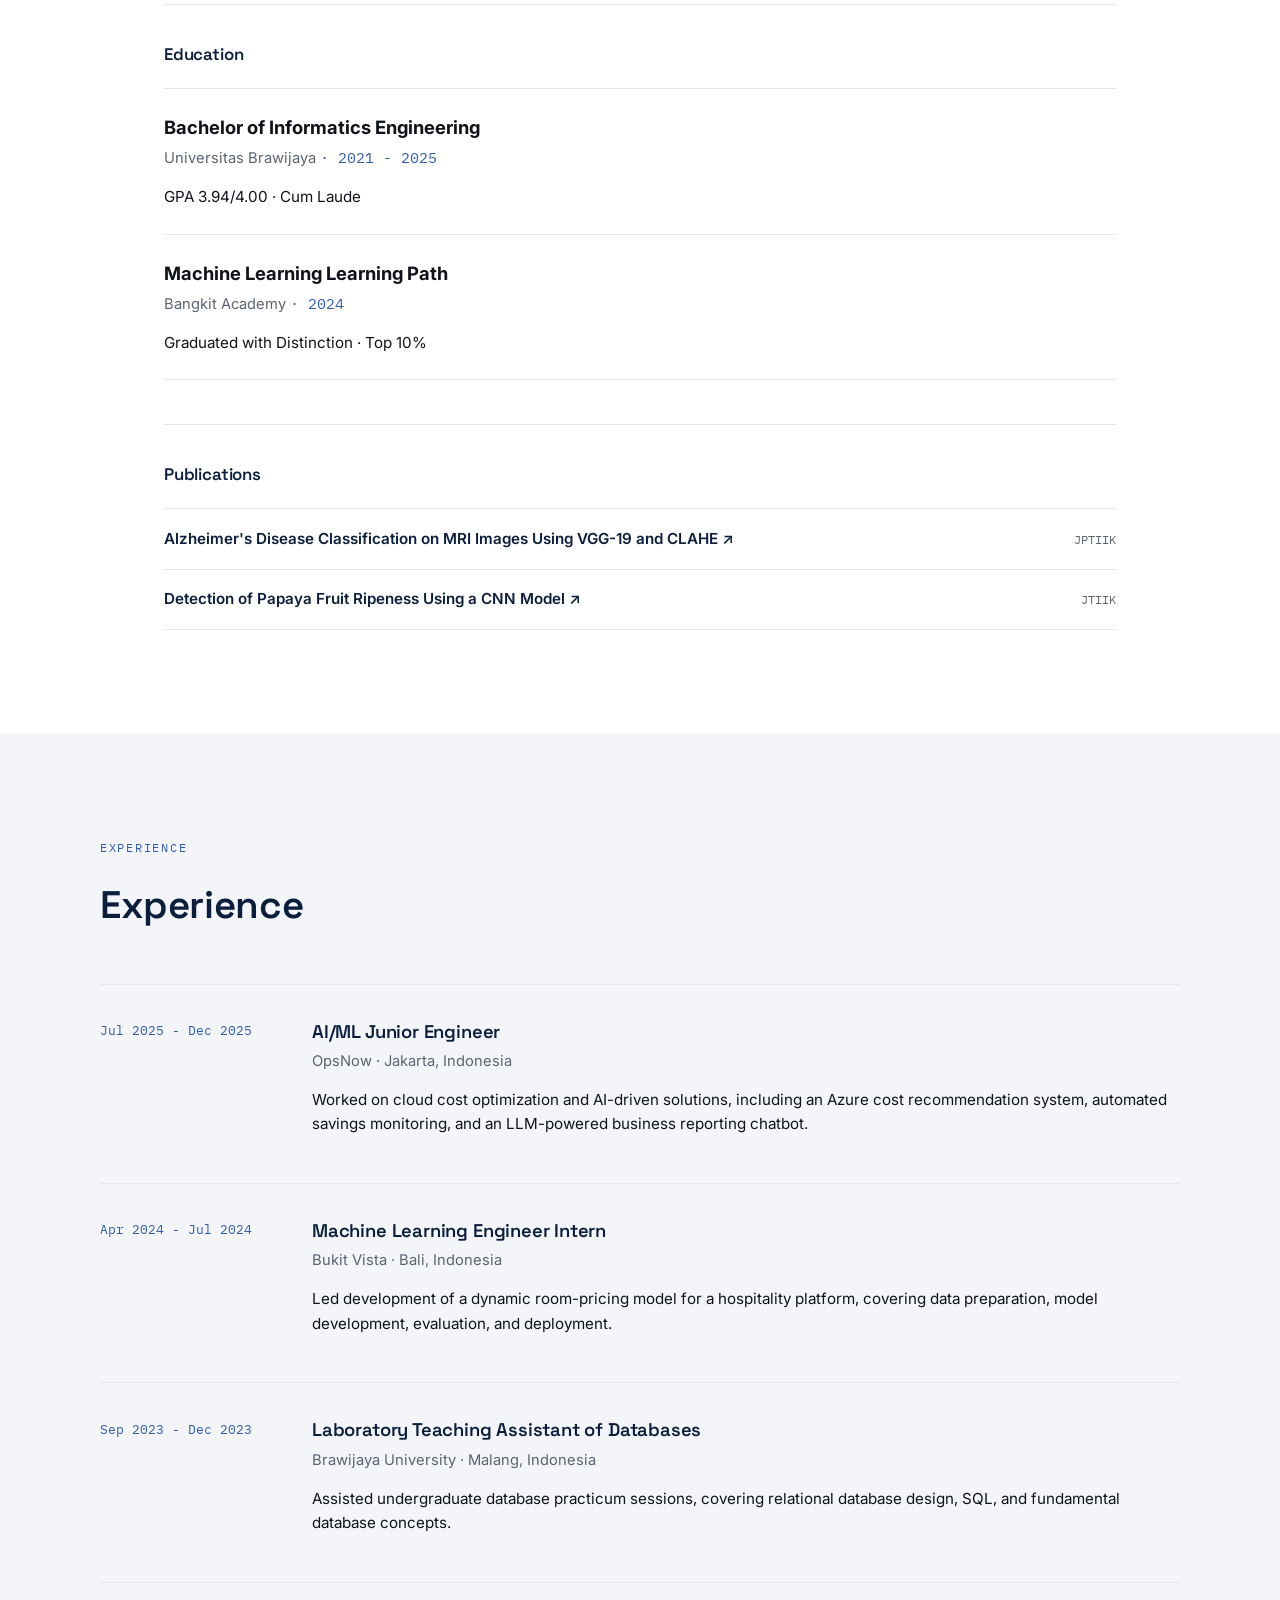
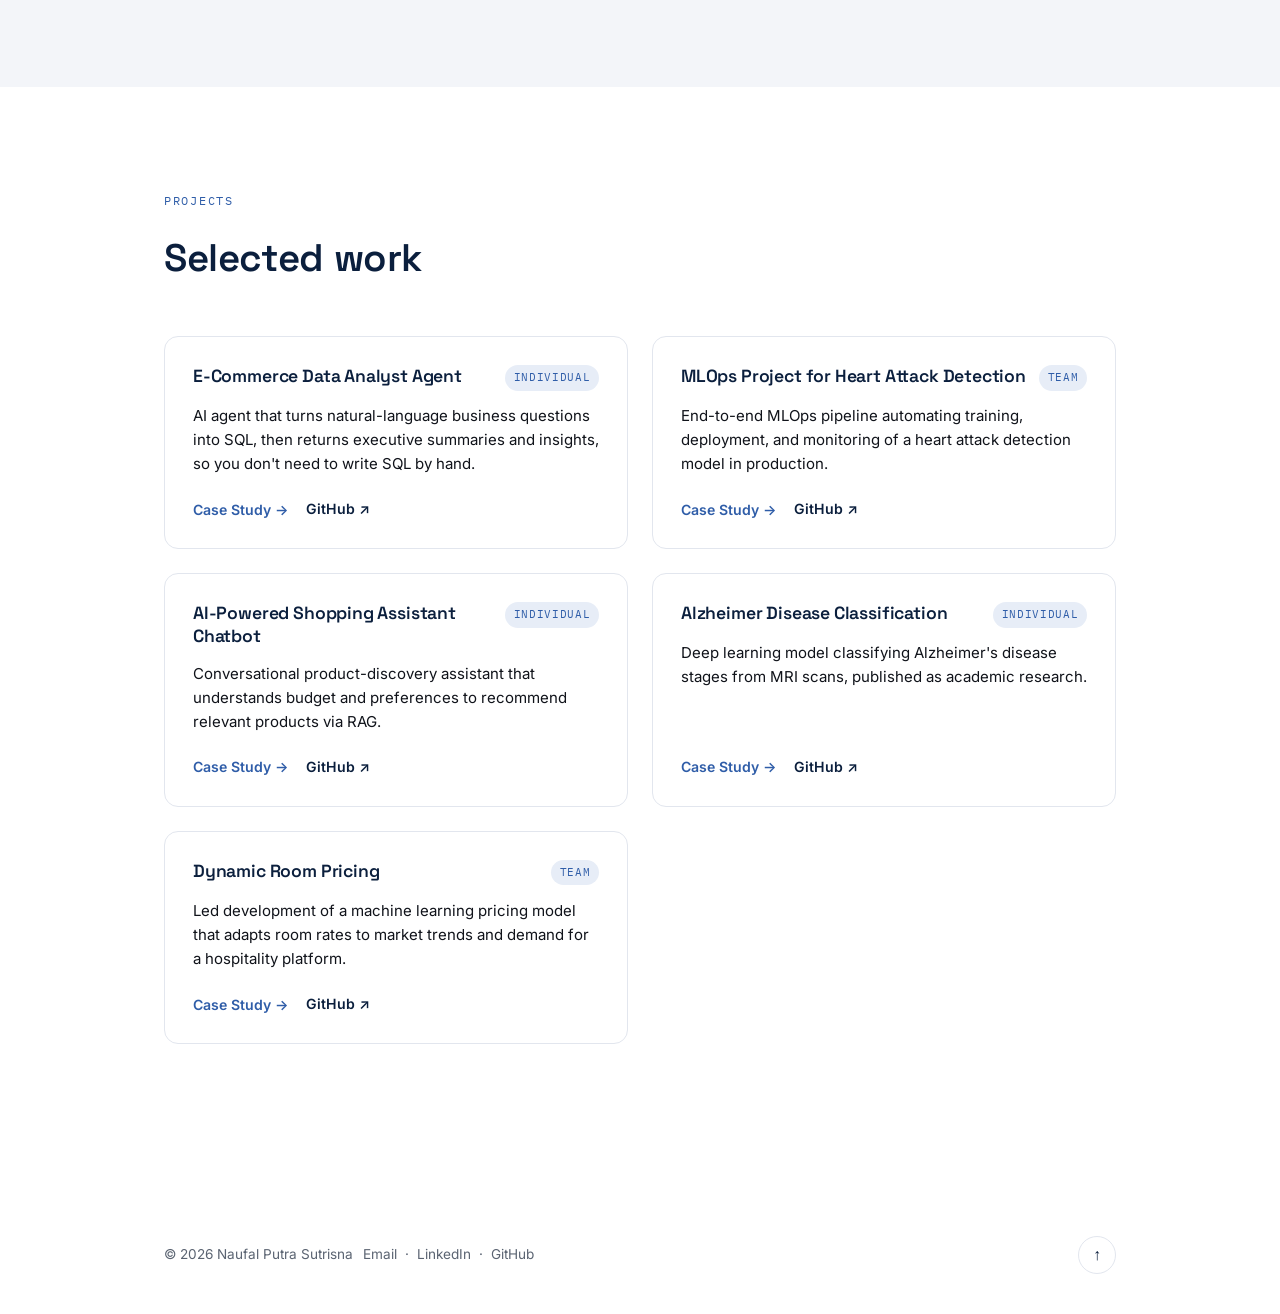
==== commit 87d4b2da: "feat: redesign website and update content" ====
--- a/index.html
+++ b/index.html
@@ -3,8 +3,20 @@
 <head>
 <meta charset="UTF-8">
 <meta name="viewport" content="width=device-width, initial-scale=1.0">
-<title>Naufal Putra Sutrisna — AI/ML Engineer</title>
-<meta name="description" content="Naufal Putra Sutrisna — AI/ML Engineer & Data Science enthusiast. Portfolio, experience, and projects.">
+<title>Naufal Putra Sutrisna | AI/ML Engineer</title>
+<meta name="description" content="Portfolio of Naufal Putra Sutrisna, an AI/ML Engineer specializing in LLM applications, RAG, computer vision, and MLOps. Featured projects and experience.">
+<meta name="theme-color" content="#0b1f3d">
+
+<!-- Open Graph -->
+<meta property="og:type" content="website">
+<meta property="og:title" content="Naufal Putra Sutrisna | AI/ML Engineer">
+<meta property="og:description" content="AI/ML Engineer specializing in LLM applications, RAG, computer vision, and MLOps. Explore featured projects and experience.">
+
+<!-- Twitter -->
+<meta name="twitter:card" content="summary">
+<meta name="twitter:title" content="Naufal Putra Sutrisna | AI/ML Engineer">
+<meta name="twitter:description" content="AI/ML Engineer specializing in LLM applications, RAG, computer vision, and MLOps.">
+
 <link rel="preconnect" href="https://fonts.googleapis.com">
 <link rel="preconnect" href="https://fonts.gstatic.com" crossorigin>
 <link href="https://fonts.googleapis.com/css2?family=Space+Grotesk:wght@400;500;600;700&family=Inter:wght@400;500;600;700&family=IBM+Plex+Mono:wght@400;500&display=swap" rel="stylesheet">
@@ -12,23 +24,18 @@
 </head>
 <body>
 
-<div class="grain"></div>
+<div class="grain" aria-hidden="true"></div>
 
 <!-- NAV -->
 <header class="nav" id="nav">
   <a href="#home" class="nav__logo">Naufal Sutrisna<span class="dot">.</span></a>
-  <nav class="nav__links" id="navLinks">
+  <nav class="nav__links" id="navLinks" aria-label="Primary">
     <a href="#about">About</a>
-    <a href="#skills">Skills</a>
     <a href="#experience">Experience</a>
     <a href="#projects">Projects</a>
-    <a href="#education">Education</a>
-    <a href="#honors">Honors</a>
-    <a href="#certification">Certs</a>
-    <a href="#publication">Publications</a>
-    <a href="#contact">Contact</a>
+    <a href="resume.html">Resume</a>
   </nav>
-  <button class="nav__toggle" id="navToggle" aria-label="Toggle menu" aria-expanded="false">
+  <button class="nav__toggle" id="navToggle" aria-label="Toggle menu" aria-expanded="false" aria-controls="navLinks">
     <span></span><span></span><span></span>
   </button>
 </header>
@@ -39,173 +46,138 @@
   <section class="hero" id="home">
     <div class="hero__net" id="heroNet" aria-hidden="true"></div>
     <div class="hero__inner">
-      <p class="eyebrow">AI / ML Engineer — Gresik, Indonesia</p>
-      <h1 class="hero__title">
-        Naufal Putra<br>Sutrisna
-      </h1>
+      <p class="eyebrow">AI/ML Engineer · Gresik, Indonesia</p>
+      <h1 class="hero__title">Naufal Putra<br>Sutrisna</h1>
       <p class="hero__subtitle">
-        I build systems that turn language, data, and models into things people can actually use —
-        from LLM agents and RAG pipelines to MLOps that keeps them running.
+        I build systems that turn language, data, and models into things people can actually use,
+        from LLM agents and RAG pipelines to the MLOps that keeps them running in production.
       </p>
       <div class="hero__actions">
-        <a href="mailto:naufptrs@gmail.com" class="btn btn--primary">Say hello</a>
-        <a href="https://github.com/naufalsutrisna" target="_blank" rel="noopener" class="btn btn--ghost">GitHub ↗</a>
-        <a href="https://linkedin.com/in/naufalsutrisna" target="_blank" rel="noopener" class="btn btn--ghost">LinkedIn ↗</a>
+        <a href="#projects" class="btn btn--primary">View Projects</a>
+        <a href="resume.html" class="btn btn--ghost">Resume</a>
+      </div>
+      <div class="hero__socials">
+        <a href="https://github.com/naufalsutrisna" target="_blank" rel="noopener">GitHub</a>
+        <span>·</span>
+        <a href="https://linkedin.com/in/naufalsutrisna" target="_blank" rel="noopener">LinkedIn</a>
+        <span>·</span>
+        <a href="mailto:naufptrs@gmail.com">Email</a>
       </div>
     </div>
     <div class="hero__scroll" aria-hidden="true"><span></span>Scroll</div>
   </section>
 
   <!-- ABOUT -->
-  <section class="section" id="about">
+  <section class="section" id="about" aria-labelledby="about-heading">
     <div class="section__head reveal">
       <p class="eyebrow">About</p>
-      <h2>Who I am</h2>
-    </div>
+      <h2 id="about-heading">About</h2>
+    </div>
+
     <div class="about__grid reveal">
       <p class="about__text">
-        AI/ML Engineer with a background in Informatics Engineering from Universitas Brawijaya, specializing
-        in Artificial Intelligence, Machine Learning, and Data Science. I've built AI-powered applications,
-        predictive models, computer vision systems, and MLOps pipelines — covering the full path from data
-        processing and model development to deployment and monitoring.
+        AI/ML Engineer with a background in Informatics Engineering from Universitas Brawijaya.
+        Specializing in LLM-powered applications, machine learning, computer vision, and MLOps,
+        with a focus on building reliable AI systems that work with real-world data.
       </p>
-      <p class="about__text">
-        Most recently I worked as an AI/ML Junior Engineer at OpsNow, contributing to cloud cost optimization
-        and AI-driven solutions. Before that, I gained hands-on experience through a Machine Learning
-        internship at Bukit Vista, academic research publications, and a range of independent AI and ML
-        projects. I'm driven by continuous learning and by applying data and AI to solve real problems.
-      </p>
-      <div class="about__facts">
-        <div class="fact">
-          <span class="fact__num">3.94</span>
-          <span class="fact__label">GPA, Cum Laude</span>
-        </div>
-        <div class="fact">
-          <span class="fact__num">10+</span>
-          <span class="fact__label">AI / ML projects shipped</span>
-        </div>
-        <div class="fact">
-          <span class="fact__num">2</span>
-          <span class="fact__label">Published research papers</span>
-        </div>
-      </div>
-    </div>
-  </section>
-
-  <!-- SKILLS -->
-  <section class="section section--alt" id="skills">
-    <div class="section__head reveal">
-      <p class="eyebrow">Skills</p>
-      <h2>What I work with</h2>
-    </div>
-    <div class="skills reveal">
-      <div class="skill-group">
-        <h3>Programming Languages</h3>
-        <div class="tags">
-          <span class="tag">Python</span><span class="tag">R</span><span class="tag">SQL</span>
-        </div>
-      </div>
-      <div class="skill-group">
-        <h3>Machine Learning & AI</h3>
-        <div class="tags">
-          <span class="tag">LLMs</span><span class="tag">SLMs</span><span class="tag">RAG</span>
-          <span class="tag">Prompt Engineering</span><span class="tag">NLP</span>
-          <span class="tag">Machine Learning</span><span class="tag">Deep Learning</span>
-        </div>
-      </div>
-      <div class="skill-group">
-        <h3>Frameworks & Libraries</h3>
-        <div class="tags">
-          <span class="tag">LangChain</span><span class="tag">MCP</span><span class="tag">TensorFlow</span>
-          <span class="tag">PyTorch</span><span class="tag">Scikit-Learn</span><span class="tag">FAISS</span>
-          <span class="tag">Transformers</span>
-        </div>
-      </div>
-      <div class="skill-group">
-        <h3>LLMOps & MLOps</h3>
-        <div class="tags">
-          <span class="tag">LangSmith</span><span class="tag">MLflow</span><span class="tag">Apache Airflow</span>
-          <span class="tag">Docker</span><span class="tag">GitHub Actions</span>
-        </div>
-      </div>
-      <div class="skill-group">
-        <h3>Deployment & APIs</h3>
-        <div class="tags">
-          <span class="tag">FastAPI</span><span class="tag">Flask</span><span class="tag">Streamlit</span><span class="tag">Postman</span>
-        </div>
-      </div>
-      <div class="skill-group">
-        <h3>Databases & Data Warehouses</h3>
-        <div class="tags">
-          <span class="tag">MySQL</span><span class="tag">BigQuery</span>
-        </div>
-      </div>
-      <div class="skill-group">
-        <h3>Data Analysis & Visualization</h3>
-        <div class="tags">
-          <span class="tag">Pandas</span><span class="tag">NumPy</span><span class="tag">Tableau</span><span class="tag">Grafana</span>
-        </div>
-      </div>
-      <div class="skill-group">
-        <h3>Data Collection</h3>
-        <div class="tags">
-          <span class="tag">HTTP Requests</span><span class="tag">BeautifulSoup</span><span class="tag">Selenium</span>
-        </div>
-      </div>
-      <div class="skill-group">
-        <h3>Tools</h3>
-        <div class="tags">
-          <span class="tag">Git</span><span class="tag">Jira</span><span class="tag">Confluence</span>
-        </div>
-      </div>
+    </div>
+
+    <div class="about-block reveal">
+      <h3>Core Skills</h3>
+      <div class="skills">
+        <div class="skill-group">
+          <h4>AI / ML</h4>
+          <div class="tags">
+            <span class="tag">LLMs</span><span class="tag">RAG</span><span class="tag">NLP</span>
+            <span class="tag">Machine Learning</span><span class="tag">Deep Learning</span>
+            <span class="tag">Computer Vision</span>
+          </div>
+        </div>
+        <div class="skill-group">
+          <h4>Frameworks &amp; Tools</h4>
+          <div class="tags">
+            <span class="tag">MCP</span><span class="tag">LangChain</span><span class="tag">LangSmith</span>
+            <span class="tag">TensorFlow</span><span class="tag">PyTorch</span><span class="tag">Transformers</span>
+            <span class="tag">Scikit-learn</span><span class="tag">FastAPI</span>
+          </div>
+        </div>
+        <div class="skill-group">
+          <h4>Engineering / MLOps</h4>
+          <div class="tags">
+            <span class="tag">Python</span><span class="tag">SQL</span><span class="tag">Docker</span>
+            <span class="tag">MLflow</span><span class="tag">Apache Airflow</span><span class="tag">GitHub Actions</span>
+          </div>
+        </div>
+      </div>
+    </div>
+
+    <div class="about-block reveal">
+      <h3>Education</h3>
+      <div class="timeline timeline--compact">
+        <div class="timeline__item">
+          <div class="timeline__content">
+            <h4>Bachelor of Informatics Engineering</h4>
+            <p class="timeline__org">Universitas Brawijaya <span class="timeline__org-date">· 2021 - 2025</span></p>
+            <p class="timeline__note">GPA 3.94/4.00 · Cum Laude</p>
+          </div>
+        </div>
+        <div class="timeline__item">
+          <div class="timeline__content">
+            <h4>Machine Learning Learning Path</h4>
+            <p class="timeline__org">Bangkit Academy <span class="timeline__org-date">· 2024</span></p>
+            <p class="timeline__note">Graduated with Distinction · Top 10%</p>
+          </div>
+        </div>
+      </div>
+    </div>
+
+    <div class="about-block reveal">
+      <h3>Publications</h3>
+      <ul class="line-list">
+        <li>
+          <a href="https://j-ptiik.ub.ac.id/index.php/j-ptiik/article/view/14719" target="_blank" rel="noopener">Alzheimer's Disease Classification on MRI Images Using VGG-19 and CLAHE ↗</a>
+          <span class="line-list__meta">JPTIIK</span>
+        </li>
+        <li>
+          <a href="https://jtiik.ub.ac.id/index.php/jtiik/article/view/8119" target="_blank" rel="noopener">Detection of Papaya Fruit Ripeness Using a CNN Model ↗</a>
+          <span class="line-list__meta">JTIIK</span>
+        </li>
+      </ul>
     </div>
   </section>
 
   <!-- EXPERIENCE -->
-  <section class="section" id="experience">
+  <section class="section section--alt" id="experience" aria-labelledby="experience-heading">
     <div class="section__head reveal">
       <p class="eyebrow">Experience</p>
-      <h2>Where I've worked</h2>
+      <h2 id="experience-heading">Experience</h2>
     </div>
     <div class="timeline reveal">
 
       <div class="timeline__item">
-        <div class="timeline__date">Jul 2025 — Dec 2025</div>
+        <div class="timeline__date">Jul 2025 - Dec 2025</div>
         <div class="timeline__content">
           <h3>AI/ML Junior Engineer</h3>
           <p class="timeline__org">OpsNow · Jakarta, Indonesia</p>
-          <ul>
-            <li>Built an Azure Savings Plan recommendation system, achieving 10–30% infrastructure cost savings.</li>
-            <li>Automated Azure Reserved Instance monitoring to surface underutilized resources.</li>
-            <li>Enhanced an LLM-powered business reporting chatbot with prompt engineering and SQL-based retrieval.</li>
-            <li>Evaluated Small Language Model alternatives to reduce LLM API costs.</li>
-            <li>Shaped cloud cost strategy for an AWS-to-GCP migration and on-premise AI workload optimization.</li>
-          </ul>
+          <p class="timeline__blurb">Worked on cloud cost optimization and AI-driven solutions, including an Azure cost recommendation system, automated savings monitoring, and an LLM-powered business reporting chatbot.</p>
         </div>
       </div>
 
       <div class="timeline__item">
-        <div class="timeline__date">Apr 2024 — Jul 2024</div>
+        <div class="timeline__date">Apr 2024 - Jul 2024</div>
         <div class="timeline__content">
           <h3>Machine Learning Engineer Intern</h3>
           <p class="timeline__org">Bukit Vista · Bali, Indonesia</p>
-          <ul>
-            <li>Led development of a machine learning-based dynamic pricing solution for accommodation rates.</li>
-            <li>Extracted, cleaned, and preprocessed internal data for model development and evaluation.</li>
-            <li>Designed models translating business requirements into data-driven pricing strategies.</li>
-          </ul>
+          <p class="timeline__blurb">Led development of a dynamic room-pricing model for a hospitality platform, covering data preparation, model development, evaluation, and deployment.</p>
         </div>
       </div>
 
       <div class="timeline__item">
-        <div class="timeline__date">Sep 2023 — Dec 2023</div>
+        <div class="timeline__date">Sep 2023 - Dec 2023</div>
         <div class="timeline__content">
           <h3>Laboratory Teaching Assistant of Databases</h3>
           <p class="timeline__org">Brawijaya University · Malang, Indonesia</p>
-          <ul>
-            <li>Taught 40+ students database fundamentals — ER Models, ERD, normalization, intermediate SQL.</li>
-            <li>Supervised practicum sessions and evaluated practical assignments.</li>
-          </ul>
+          <p class="timeline__blurb">Assisted undergraduate database practicum sessions, covering relational database design, SQL, and fundamental database concepts.</p>
         </div>
       </div>
 
@@ -213,272 +185,44 @@
   </section>
 
   <!-- PROJECTS -->
-  <section class="section section--alt" id="projects">
+  <section class="section" id="projects" aria-labelledby="projects-heading">
     <div class="section__head reveal">
-      <p class="eyebrow">Project Experience</p>
-      <h2>Things I've built</h2>
-    </div>
-    <div class="projects reveal">
-
-      <article class="project-card">
-        <div class="project-card__top">
-          <h3>E-Commerce Data Analyst Agent</h3>
-          <span class="project-card__type">Individual</span>
-        </div>
-        <p class="project-card__date">May 2026 — Jun 2026</p>
-        <p>AI agent that turns natural-language business questions into SQL, then returns executive summaries and insights.</p>
-        <div class="tags tags--small">
-          <span class="tag">Python</span><span class="tag">LangChain</span><span class="tag">DuckDB</span><span class="tag">Streamlit</span>
-        </div>
-        <a href="https://github.com/naufalsutrisna/ecommerce-data-analyst-agent" target="_blank" rel="noopener">View on GitHub ↗</a>
-      </article>
-
-      <article class="project-card">
-        <div class="project-card__top">
-          <h3>Voice Assistant</h3>
-          <span class="project-card__type">Individual</span>
-        </div>
-        <p class="project-card__date">Feb 2026 — Apr 2026</p>
-        <p>Real-time hands-free voice assistant combining speech-to-text, an LLM, and text-to-speech.</p>
-        <div class="tags tags--small">
-          <span class="tag">Python</span><span class="tag">Faster-Whisper</span><span class="tag">pyttsx3</span>
-        </div>
-        <a href="https://github.com/naufalsutrisna/voice-assistant" target="_blank" rel="noopener">View on GitHub ↗</a>
-      </article>
-
-      <article class="project-card">
-        <div class="project-card__top">
-          <h3>AI-Powered Shopping Assistant Chatbot</h3>
-          <span class="project-card__type">Individual</span>
-        </div>
-        <p class="project-card__date">Feb 2025 — Apr 2025</p>
-        <p>Conversational product discovery assistant using retrieval-augmented generation over product data.</p>
-        <div class="tags tags--small">
-          <span class="tag">Sentence-Transformers</span><span class="tag">FAISS</span><span class="tag">Streamlit</span>
-        </div>
-        <a href="https://github.com/naufalsutrisna/Shopping-Assistant-Chatbot" target="_blank" rel="noopener">View on GitHub ↗</a>
-      </article>
-
-      <article class="project-card">
-        <div class="project-card__top">
-          <h3>MLOps Project — Heart Attack Detection</h3>
-          <span class="project-card__type">Team</span>
-        </div>
-        <p class="project-card__date">Oct 2024 — Dec 2024</p>
-        <p>End-to-end MLOps pipeline for training, deployment, and monitoring with experiment tracking.</p>
-        <div class="tags tags--small">
-          <span class="tag">Docker</span><span class="tag">MLflow</span><span class="tag">Grafana</span><span class="tag">PostgreSQL</span>
-        </div>
-        <a href="https://github.com/naufalsutrisna/MLOps-Heart-Attack-Detection" target="_blank" rel="noopener">View on GitHub ↗</a>
-      </article>
-
-      <article class="project-card">
-        <div class="project-card__top">
-          <h3>Alzheimer Disease Classification</h3>
-          <span class="project-card__type">Individual</span>
-        </div>
-        <p class="project-card__date">Aug 2024 — Dec 2024</p>
-        <p>Deep learning model for Alzheimer's classification on MRI scans — 93.91% F1-score, published research.</p>
-        <div class="tags tags--small">
-          <span class="tag">TensorFlow</span><span class="tag">VGG-19</span><span class="tag">CLAHE</span>
-        </div>
-        <a href="https://github.com/naufalsutrisna/Alzheimer-Disease-Classification" target="_blank" rel="noopener">View on GitHub ↗</a>
-      </article>
-
-      <article class="project-card">
-        <div class="project-card__top">
-          <h3>Abstract Similarity Chatbot</h3>
-          <span class="project-card__type">Team</span>
-        </div>
-        <p class="project-card__date">Oct 2024 — Dec 2024</p>
-        <p>Helps researchers find semantically related papers through TF-IDF and cosine similarity search.</p>
-        <div class="tags tags--small">
-          <span class="tag">FastAPI</span><span class="tag">Scikit-learn</span><span class="tag">TF-IDF</span>
-        </div>
-        <a href="https://github.com/naufalsutrisna/Abstract-Similarity-Chatbot" target="_blank" rel="noopener">View on GitHub ↗</a>
-      </article>
-
-      <article class="project-card">
-        <div class="project-card__top">
-          <h3>Dynamic Room Pricing</h3>
-          <span class="project-card__type">Team</span>
-        </div>
-        <p class="project-card__date">May 2024 — Jun 2024</p>
-        <p>Revenue-optimizing room pricing model for hospitality — MAE of 59K, beating the 100K target.</p>
-        <div class="tags tags--small">
-          <span class="tag">XGBoost</span><span class="tag">TensorFlow</span><span class="tag">FastAPI</span>
-        </div>
-        <a href="https://github.com/naufalsutrisna/Room-Pricing-Bukit-Vista" target="_blank" rel="noopener">View on GitHub ↗</a>
-      </article>
-
-      <article class="project-card">
-        <div class="project-card__top">
-          <h3>Bike Sharing Analysis</h3>
-          <span class="project-card__type">Individual</span>
-        </div>
-        <p class="project-card__date">Feb 2024 — Mar 2024</p>
-        <p>Interactive dashboard exploring rental patterns and demand drivers in Washington D.C.</p>
-        <div class="tags tags--small">
-          <span class="tag">Pandas</span><span class="tag">Streamlit</span><span class="tag">Seaborn</span>
-        </div>
-        <a href="https://github.com/naufalsutrisna/Bike-Sharing-Analysis" target="_blank" rel="noopener">View on GitHub ↗</a>
-      </article>
-
-      <article class="project-card">
-        <div class="project-card__top">
-          <h3>Papaya Ripeness Detection</h3>
-          <span class="project-card__type">Team</span>
-        </div>
-        <p class="project-card__date">Sep 2023 — Dec 2023</p>
-        <p>CNN-based fruit ripeness classifier reaching 96.63% accuracy, published research.</p>
-        <div class="tags tags--small">
-          <span class="tag">TensorFlow</span><span class="tag">CNN</span>
-        </div>
-        <a href="https://github.com/naufalsutrisna/Papaya-Ripeness-Detection-Using-CNN" target="_blank" rel="noopener">View on GitHub ↗</a>
-      </article>
-
-      <article class="project-card">
-        <div class="project-card__top">
-          <h3>Grade Prediction</h3>
-          <span class="project-card__type">Team</span>
-        </div>
-        <p class="project-card__date">Sep 2023 — Dec 2023</p>
-        <p>Predicts academic performance from Empatica E4 wearable electrodermal activity signals.</p>
-        <div class="tags tags--small">
-          <span class="tag">Flask</span><span class="tag">Pandas</span><span class="tag">Feature Engineering</span>
-        </div>
-        <a href="https://github.com/naufalsutrisna/Grade-Prediction-Using-Empatica-E4" target="_blank" rel="noopener">View on GitHub ↗</a>
-      </article>
-
-    </div>
-    <p class="projects__more reveal">For more projects, visit my <a href="https://github.com/naufalsutrisna" target="_blank" rel="noopener">GitHub ↗</a></p>
-  </section>
-
-  <!-- EDUCATION -->
-  <section class="section" id="education">
-    <div class="section__head reveal">
-      <p class="eyebrow">Education</p>
-      <h2>Academic background</h2>
-    </div>
-    <div class="timeline reveal">
-
-      <div class="timeline__item">
-        <div class="timeline__date">Aug 2021 — Jan 2025</div>
-        <div class="timeline__content">
-          <h3>Bachelor of Informatics Engineering</h3>
-          <p class="timeline__org">Universitas Brawijaya · Malang, Indonesia</p>
-          <ul>
-            <li>GPA 3.94 / 4.00 — graduated with Cum Laude distinction in 3 years 4 months.</li>
-            <li>Coursework: Machine Learning, Artificial Neural Networks, Data Science, Data Engineering, Data Structures & Algorithms, Database, Software Engineering.</li>
-          </ul>
-        </div>
-      </div>
-
-      <div class="timeline__item">
-        <div class="timeline__date">Feb 2024 — Jun 2024</div>
-        <div class="timeline__content">
-          <h3>Machine Learning Learning Path</h3>
-          <p class="timeline__org">Bangkit Academy 2024 by Google, GoTo, Traveloka · Bandung, Indonesia</p>
-          <ul>
-            <li>Graduated with Distinction — top 10% of learners in the Machine Learning path.</li>
-            <li>Completed 33 courses and certifications across Coursera and Dicoding.</li>
-          </ul>
-        </div>
-      </div>
-
-    </div>
-  </section>
-
-  <!-- HONORS & AWARDS -->
-  <section class="section section--alt" id="honors">
-    <div class="section__head reveal">
-      <p class="eyebrow">Honors & Awards</p>
-      <h2>Recognition</h2>
-    </div>
-    <div class="timeline reveal">
-      <div class="timeline__item">
-        <div class="timeline__date">Apr 2022 — Dec 2022</div>
-        <div class="timeline__content">
-          <h3>Program Mahasiswa Wirausaha (PMW) 2022</h3>
-          <p class="timeline__org">Universitas Brawijaya — CEKI, Ceker Crispy Tanpa Tulang dengan Saus Topokki</p>
-          <ul>
-            <li>Selected through a competitive process, awarded IDR 3 million in student entrepreneurship funding.</li>
-            <li>Led the project from planning through implementation as a student-run food business.</li>
-          </ul>
-        </div>
-      </div>
-    </div>
-  </section>
-
-  <!-- CERTIFICATION -->
-  <section class="section" id="certification">
-    <div class="section__head reveal">
-      <p class="eyebrow">Certification</p>
-      <h2>Certifications</h2>
-    </div>
-    <ul class="cert-list reveal">
-      <li><span>Dev Certified for Machine Learning with TensorFlow</span><span class="cert-date">dev.id · Feb 2025</span></li>
-      <li><span>TensorFlow: Advanced Techniques Specialization</span><span class="cert-date">Coursera · May 2024</span></li>
-      <li><span>TensorFlow: Data and Deployment Specialization</span><span class="cert-date">Coursera · May 2024</span></li>
-      <li><span>DeepLearning.AI TensorFlow Developer Specialization</span><span class="cert-date">Coursera · Apr 2024</span></li>
-    </ul>
-    <p class="reveal">For a complete list, visit my <a href="https://linkedin.com/in/naufalsutrisna" target="_blank" rel="noopener">LinkedIn ↗</a></p>
-  </section>
-
-  <!-- PUBLICATION -->
-  <section class="section section--alt" id="publication">
-    <div class="section__head reveal">
-      <p class="eyebrow">Publication</p>
-      <h2>Research</h2>
-    </div>
-    <ul class="pub-list reveal">
-      <li>
-        <h3>Alzheimer's Disease Classification on MRI Images Using Pretrained VGG-19 and CLAHE Image Processing</h3>
-        <p class="pub-meta">Jurnal Pengembangan Teknologi Informasi dan Ilmu Komputer (JPTIIK) · Jan 2025</p>
-        <a href="https://j-ptiik.ub.ac.id/index.php/j-ptiik/article/view/14719" target="_blank" rel="noopener">Read the paper ↗</a>
-      </li>
-      <li>
-        <h3>Detection of Papaya Fruit Ripeness Using Convolutional Neural Network Model</h3>
-        <p class="pub-meta">Jurnal Teknologi Informasi dan Ilmu Komputer (JTIIK) · Jul 2024</p>
-        <a href="https://jtiik.ub.ac.id/index.php/jtiik/article/view/8119" target="_blank" rel="noopener">Read the paper ↗</a>
-      </li>
-    </ul>
-  </section>
-
-  <!-- CONTACT -->
-  <section class="section contact" id="contact">
-    <div class="reveal">
-      <p class="eyebrow">Contact</p>
-      <h2 class="contact__title">Let's connect</h2>
-      <p class="contact__text">Feel free to reach out if you have any questions, opportunities, or ideas to build together.</p>
-      <div class="contact__grid">
-        <a href="mailto:naufptrs@gmail.com" class="contact__item">
-          <span class="contact__label">Email</span>
-          <span class="contact__value">naufptrs@gmail.com</span>
-        </a>
-        <a href="tel:+6282136802957" class="contact__item">
-          <span class="contact__label">Mobile</span>
-          <span class="contact__value">+62 821 3680 2957</span>
-        </a>
-        <a href="https://linkedin.com/in/naufalsutrisna" target="_blank" rel="noopener" class="contact__item">
-          <span class="contact__label">LinkedIn</span>
-          <span class="contact__value">linkedin.com/in/naufalsutrisna</span>
-        </a>
-        <a href="https://github.com/naufalsutrisna" target="_blank" rel="noopener" class="contact__item">
-          <span class="contact__label">GitHub</span>
-          <span class="contact__value">github.com/naufalsutrisna</span>
-        </a>
-      </div>
+      <p class="eyebrow">Projects</p>
+      <h2 id="projects-heading">Selected work</h2>
+    </div>
+
+    <div class="featured-grid reveal" id="featuredGrid">
+      <!-- populated by script.js from FEATURED_PROJECTS -->
     </div>
   </section>
 
 </main>
 
 <footer class="footer">
-  <p>© <span id="year"></span> Naufal Putra Sutrisna.</p>
+  <div class="footer__row">
+    <p>© <span id="year"></span> Naufal Putra Sutrisna</p>
+    <div class="footer__contact">
+      <a href="mailto:naufptrs@gmail.com">Email</a>
+      <span>·</span>
+      <a href="https://linkedin.com/in/naufalsutrisna" target="_blank" rel="noopener">LinkedIn</a>
+      <span>·</span>
+      <a href="https://github.com/naufalsutrisna" target="_blank" rel="noopener">GitHub</a>
+    </div>
+  </div>
   <button class="to-top" id="toTop" aria-label="Back to top">↑</button>
 </footer>
 
+<!-- CASE STUDY MODAL -->
+<dialog class="modal" id="caseStudyModal" aria-labelledby="modalTitle">
+  <div class="modal__inner">
+    <button class="modal__close" id="modalClose" aria-label="Close case study">✕</button>
+    <div id="modalContent">
+      <!-- populated by script.js -->
+    </div>
+  </div>
+</dialog>
+
+<script src="projects-data.js"></script>
 <script src="script.js"></script>
 </body>
 </html>
--- a/style.css
+++ b/style.css
@@ -279,6 +279,16 @@
   font-size: clamp(1.8rem, 3.5vw, 2.4rem);
 }
 
+.section__intro {
+  color: var(--muted);
+  max-width: 560px;
+  margin-top: 0.75rem;
+}
+
+.section--first {
+  padding-top: clamp(7rem, 14vw, 9rem);
+}
+
 .reveal {
   opacity: 0;
   transform: translateY(24px);
@@ -338,7 +348,7 @@
   gap: 2rem 3rem;
 }
 
-.skill-group h3 {
+.skill-group h3, .skill-group h4 {
   font-family: var(--mono);
   font-size: 0.78rem;
   text-transform: uppercase;
@@ -404,7 +414,7 @@
   padding-top: 0.2rem;
 }
 
-.timeline__content h3 {
+.timeline__content h3, .timeline__content h4 {
   font-size: 1.15rem;
   margin-bottom: 0.25rem;
 }
@@ -439,13 +449,33 @@
   background: var(--blue-light);
 }
 
-/* ============================================
-   PROJECTS
-   ============================================ */
-.projects {
+.timeline--compact .timeline__item {
+  grid-template-columns: 1fr;
+  padding: 1.5rem 0;
+}
+.timeline__org-date {
+  font-family: var(--mono);
+  color: var(--blue);
+}
+.timeline__note {
+  font-size: 0.95rem;
+  color: var(--ink);
+}
+.timeline__blurb {
+  font-size: 0.95rem;
+  color: var(--ink);
+  margin-bottom: 0.9rem;
+}
+.timeline__content .tags { margin-top: 1rem; }
+
+/* ============================================
+   FEATURED PROJECTS
+   ============================================ */
+.featured-grid {
   display: grid;
-  grid-template-columns: repeat(auto-fit, minmax(300px, 1fr));
+  grid-template-columns: repeat(auto-fit, minmax(320px, 1fr));
   gap: 1.5rem;
+  margin-bottom: 3.5rem;
 }
 
 .project-card {
@@ -455,7 +485,7 @@
   padding: 1.75rem;
   display: flex;
   flex-direction: column;
-  gap: 0.6rem;
+  gap: 0.85rem;
   transition: transform 0.25s ease, box-shadow 0.25s ease, border-color 0.25s ease;
 }
 
@@ -473,7 +503,7 @@
 }
 
 .project-card__top h3 {
-  font-size: 1.05rem;
+  font-size: 1.1rem;
   line-height: 1.3;
 }
 
@@ -487,58 +517,188 @@
   padding: 0.25rem 0.55rem;
   border-radius: 999px;
   white-space: nowrap;
-}
-
-.project-card__date {
-  font-family: var(--mono);
-  font-size: 0.75rem;
-  color: var(--muted);
-}
-
-.project-card p:not(.project-card__date) {
-  font-size: 0.92rem;
+  flex-shrink: 0;
+}
+
+.project-card__desc {
+  font-size: 0.94rem;
   color: var(--ink);
 }
 
-.project-card a {
+.project-card__metric {
+  display: inline-flex;
+  align-self: flex-start;
+  font-family: var(--mono);
+  font-size: 0.78rem;
+  color: var(--navy);
+  background: var(--alt);
+  border: 1px solid var(--line);
+  padding: 0.35rem 0.7rem;
+  border-radius: 8px;
+}
+.section--alt .project-card__metric { background: var(--white); }
+
+.project-card__actions {
   margin-top: auto;
   padding-top: 0.5rem;
+  display: flex;
+  align-items: center;
+  gap: 1.1rem;
+  flex-wrap: wrap;
+}
+
+.project-card__actions button,
+.project-card__actions a {
   font-size: 0.88rem;
   font-weight: 600;
   color: var(--navy);
   transition: color 0.2s ease;
-}
-.project-card a:hover { color: var(--blue); }
-
-.projects__more {
-  margin-top: 2.5rem;
-  color: var(--muted);
-}
-.projects__more a {
+  background: none;
+  border: none;
+  cursor: pointer;
+  font-family: var(--body);
+  padding: 0;
+}
+.project-card__actions .case-study-btn { color: var(--blue); }
+.project-card__actions button:hover,
+.project-card__actions a:hover { color: var(--blue); }
+
+/* ============================================
+   MORE PROJECTS
+   ============================================ */
+.more-projects__head {
+  display: flex;
+  align-items: center;
+  justify-content: space-between;
+  margin-bottom: 1.5rem;
+  gap: 1rem;
+  flex-wrap: wrap;
+}
+
+.more-projects__head h3 {
+  font-size: 1.1rem;
+}
+
+.more-projects__toggle {
+  font-family: var(--mono);
+  font-size: 0.8rem;
   color: var(--blue);
+  background: none;
+  border: 1px solid var(--line);
+  border-radius: 999px;
+  padding: 0.5rem 1rem;
+  cursor: pointer;
+  transition: border-color 0.2s ease, background 0.2s ease;
+}
+.more-projects__toggle:hover { border-color: var(--blue); background: var(--white); }
+
+.more-grid {
+  display: grid;
+  grid-template-columns: repeat(auto-fit, minmax(260px, 1fr));
+  gap: 1rem;
+  max-height: 0;
+  overflow: hidden;
+  transition: max-height 0.4s ease;
+}
+.more-grid.open {
+  max-height: 1400px;
+}
+
+.more-card {
+  background: var(--white);
+  border: 1px solid var(--line);
+  border-radius: 12px;
+  padding: 1.25rem;
+  display: flex;
+  flex-direction: column;
+  gap: 0.5rem;
+}
+
+.more-card h4 {
+  font-family: var(--display);
+  color: var(--navy);
+  font-size: 0.98rem;
+}
+
+.more-card p {
+  font-size: 0.85rem;
+  color: var(--muted);
+}
+
+.more-card__links {
+  margin-top: auto;
+  padding-top: 0.35rem;
+  display: flex;
+  align-items: center;
+  gap: 1rem;
+  flex-wrap: wrap;
+}
+
+.more-card__links a,
+.more-card__links .case-study-btn {
+  font-size: 0.8rem;
   font-weight: 600;
-}
-
-/* ============================================
-   CERT / PUBLICATION LISTS
-   ============================================ */
-.cert-list {
-  display: flex;
-  flex-direction: column;
-  margin-bottom: 1.5rem;
-}
-
-.cert-list li {
+  color: var(--blue);
+  background: none;
+  border: none;
+  padding: 0;
+  cursor: pointer;
+  font-family: var(--body);
+}
+.more-card__links a:hover,
+.more-card__links .case-study-btn:hover { color: var(--navy); }
+
+/* ============================================
+   ABOUT SUBSECTIONS
+   ============================================ */
+.about-block {
+  margin-top: 2.75rem;
+  padding-top: 2.25rem;
+  border-top: 1px solid var(--line);
+}
+
+.about-block h3 {
+  font-family: var(--display);
+  font-size: 1.05rem;
+  color: var(--navy);
+  margin-bottom: 1.25rem;
+}
+
+/* ============================================
+   LINE LIST (compact rows: Education, Publications, etc.)
+   ============================================ */
+.line-list {
+  display: flex;
+  flex-direction: column;
+}
+
+.line-list li {
   display: flex;
   justify-content: space-between;
   align-items: baseline;
   gap: 1rem;
   padding: 1.1rem 0;
   border-top: 1px solid var(--line);
-  font-size: 0.98rem;
-}
-.cert-list li:last-child { border-bottom: 1px solid var(--line); }
-
+  font-size: 0.95rem;
+  flex-wrap: wrap;
+}
+.line-list li:last-child { border-bottom: 1px solid var(--line); }
+
+.line-list li a {
+  color: var(--navy);
+  font-weight: 600;
+  transition: color 0.2s ease;
+}
+.line-list li a:hover { color: var(--blue); }
+
+.line-list__meta {
+  font-family: var(--mono);
+  font-size: 0.78rem;
+  color: var(--muted);
+  white-space: nowrap;
+}
+
+/* kept for any legacy references to the old certification-row style */
 .cert-date {
   font-family: var(--mono);
   font-size: 0.78rem;
@@ -546,82 +706,24 @@
   white-space: nowrap;
 }
 
-.pub-list {
-  display: flex;
-  flex-direction: column;
-  gap: 2rem;
-}
-
-.pub-list h3 {
-  font-size: 1.1rem;
-  margin-bottom: 0.4rem;
-  max-width: 640px;
-}
-
-.pub-meta {
-  font-family: var(--mono);
-  font-size: 0.78rem;
-  color: var(--muted);
-  margin-bottom: 0.6rem;
-}
-
-.pub-list a {
-  font-weight: 600;
-  color: var(--blue);
-  font-size: 0.9rem;
-}
-
-/* ============================================
-   CONTACT
-   ============================================ */
-.contact {
-  text-align: left;
-}
-
-.contact__title {
-  font-size: clamp(2rem, 5vw, 3rem);
-  margin-bottom: 1rem;
-}
-
-.contact__text {
-  color: var(--muted);
-  max-width: 480px;
-  margin-bottom: 2.5rem;
-}
-
-.contact__grid {
-  display: grid;
-  grid-template-columns: repeat(auto-fit, minmax(240px, 1fr));
-  gap: 1px;
-  background: var(--line);
-  border: 1px solid var(--line);
-  border-radius: 14px;
-  overflow: hidden;
-}
-
-.contact__item {
-  background: var(--white);
-  padding: 1.5rem;
-  display: flex;
-  flex-direction: column;
-  gap: 0.35rem;
-  transition: background 0.2s ease;
-}
-.contact__item:hover { background: var(--blue-pale); }
-
-.contact__label {
-  font-family: var(--mono);
-  font-size: 0.72rem;
-  text-transform: uppercase;
-  letter-spacing: 0.08em;
-  color: var(--blue);
-}
-
-.contact__value {
-  font-weight: 600;
-  color: var(--navy);
-  word-break: break-word;
-}
+/* ============================================
+   HERO SOCIAL LINKS
+   ============================================ */
+.hero__socials {
+  margin-top: 1.5rem;
+  display: flex;
+  justify-content: center;
+  align-items: center;
+  gap: 0.6rem;
+  font-family: var(--mono);
+  font-size: 0.82rem;
+  color: var(--muted);
+}
+.hero__socials a {
+  color: var(--muted);
+  transition: color 0.2s ease;
+}
+.hero__socials a:hover { color: var(--blue); }
 
 /* ============================================
    FOOTER
@@ -635,7 +737,27 @@
   margin: 0 auto;
   color: var(--muted);
   font-size: 0.85rem;
-}
+  gap: 1rem;
+  flex-wrap: wrap;
+}
+
+.footer__row {
+  display: flex;
+  align-items: center;
+  gap: 0.6rem;
+  flex-wrap: wrap;
+}
+
+.footer__contact {
+  display: flex;
+  align-items: center;
+  gap: 0.5rem;
+}
+.footer__contact a {
+  color: var(--muted);
+  transition: color 0.2s ease;
+}
+.footer__contact a:hover { color: var(--blue); }
 
 .to-top {
   width: 38px;
@@ -652,6 +774,160 @@
   border-color: var(--blue);
   color: var(--blue);
   transform: translateY(-3px);
+}
+
+/* ============================================
+   CASE STUDY MODAL
+   ============================================ */
+.modal {
+  position: fixed;
+  inset: 0;
+  margin: auto;
+  border: none;
+  padding: 0;
+  border-radius: 18px;
+  width: min(720px, 92vw);
+  max-height: 86vh;
+  background: var(--white);
+  box-shadow: 0 30px 60px -20px rgba(11, 31, 61, 0.35);
+}
+
+.modal::backdrop {
+  background: rgba(11, 19, 26, 0.55);
+  backdrop-filter: blur(3px);
+}
+
+.modal__inner {
+  position: relative;
+  padding: 2.5rem;
+  max-height: 86vh;
+  overflow-y: auto;
+}
+
+.modal__close {
+  position: sticky;
+  top: 0;
+  float: right;
+  width: 36px;
+  height: 36px;
+  border-radius: 50%;
+  border: 1px solid var(--line);
+  background: var(--white);
+  color: var(--navy);
+  cursor: pointer;
+  font-size: 0.95rem;
+  transition: border-color 0.2s ease, color 0.2s ease;
+}
+.modal__close:hover { border-color: var(--blue); color: var(--blue); }
+
+.modal-meta {
+  font-family: var(--mono);
+  font-size: 0.78rem;
+  color: var(--blue);
+  text-transform: uppercase;
+  letter-spacing: 0.08em;
+  margin-bottom: 0.5rem;
+}
+
+.modal-title {
+  font-size: 1.7rem;
+  margin-bottom: 0.35rem;
+  padding-right: 2.5rem;
+}
+
+.modal-sub {
+  color: var(--muted);
+  font-size: 0.9rem;
+  margin-bottom: 1.75rem;
+}
+
+.modal-section {
+  padding: 1.5rem 0;
+  border-top: 1px solid var(--line);
+}
+.modal-section:first-of-type { border-top: none; padding-top: 0; }
+
+.modal-section h4 {
+  font-family: var(--mono);
+  font-size: 0.75rem;
+  text-transform: uppercase;
+  letter-spacing: 0.08em;
+  color: var(--muted);
+  margin-bottom: 0.75rem;
+}
+
+.modal-section p {
+  font-size: 0.96rem;
+  color: var(--ink);
+}
+
+.modal-section ul {
+  display: flex;
+  flex-direction: column;
+  gap: 0.5rem;
+}
+
+.modal-section li {
+  position: relative;
+  padding-left: 1.1rem;
+  font-size: 0.94rem;
+  color: var(--ink);
+}
+.modal-section li::before {
+  content: "";
+  position: absolute;
+  left: 0;
+  top: 0.55em;
+  width: 5px;
+  height: 5px;
+  border-radius: 50%;
+  background: var(--blue-light);
+}
+
+.modal-section--arch ol {
+  display: flex;
+  flex-direction: column;
+  gap: 0.6rem;
+  counter-reset: arch;
+}
+.modal-section--arch li {
+  list-style: none;
+  padding-left: 2rem;
+  position: relative;
+  font-size: 0.94rem;
+  color: var(--ink);
+}
+.modal-section--arch li::before {
+  counter-increment: arch;
+  content: counter(arch);
+  position: absolute;
+  left: 0;
+  top: -0.05em;
+  width: 22px;
+  height: 22px;
+  border-radius: 50%;
+  background: var(--blue-pale);
+  color: var(--blue);
+  font-family: var(--mono);
+  font-size: 0.72rem;
+  display: flex;
+  align-items: center;
+  justify-content: center;
+}
+
+.modal-result {
+  font-size: 1.02rem;
+  color: var(--navy);
+  font-weight: 600;
+  background: var(--blue-pale);
+  border-radius: 10px;
+  padding: 0.9rem 1.1rem;
+}
+
+.modal-links {
+  display: flex;
+  gap: 0.75rem;
+  flex-wrap: wrap;
 }
 
 /* ============================================
@@ -695,5 +971,8 @@
 @media (max-width: 560px) {
   .section { padding: 4.5rem var(--pad); }
   .about__facts { gap: 1.75rem; }
-  .cert-list li { flex-direction: column; align-items: flex-start; gap: 0.3rem; }
-}
+  .line-list li { flex-direction: column; align-items: flex-start; gap: 0.3rem; }
+  .modal__inner { padding: 1.75rem 1.25rem; }
+  .modal-title { font-size: 1.4rem; padding-right: 2rem; }
+  .more-projects__head { align-items: flex-start; }
+}
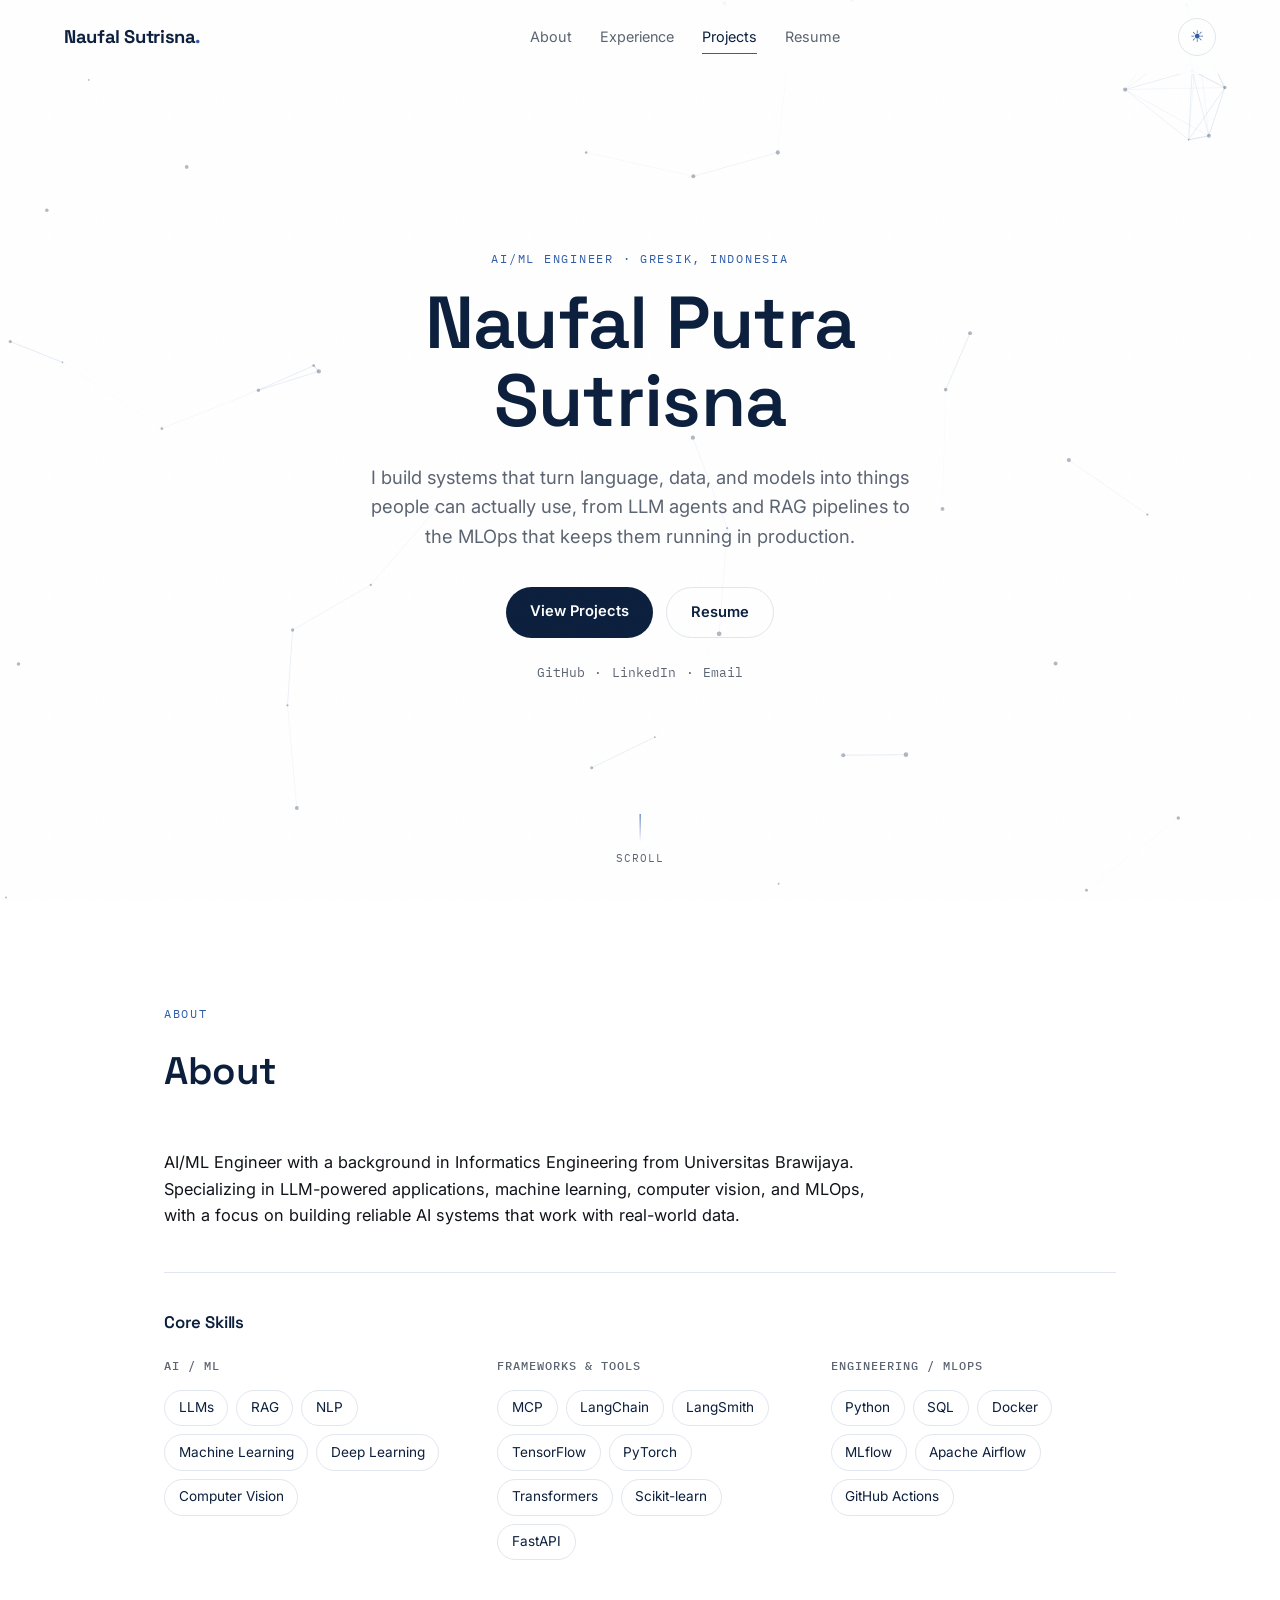
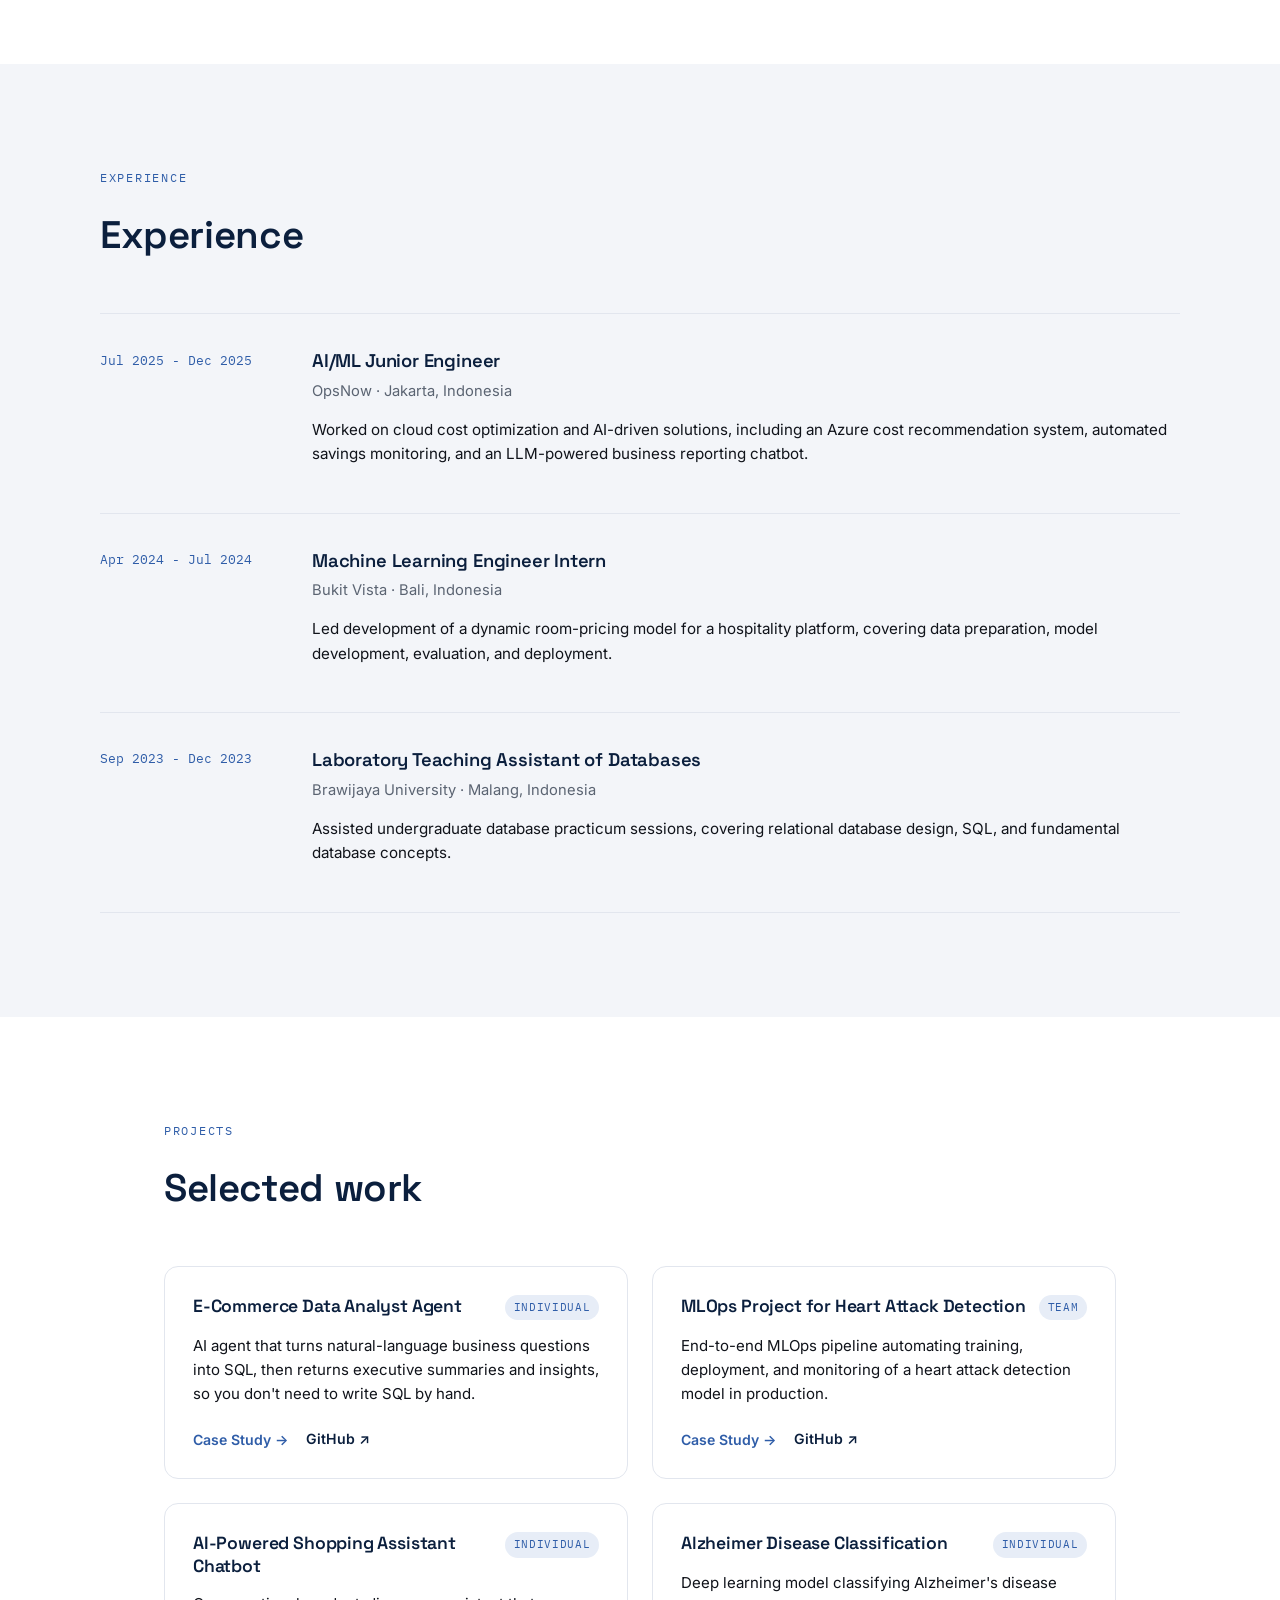
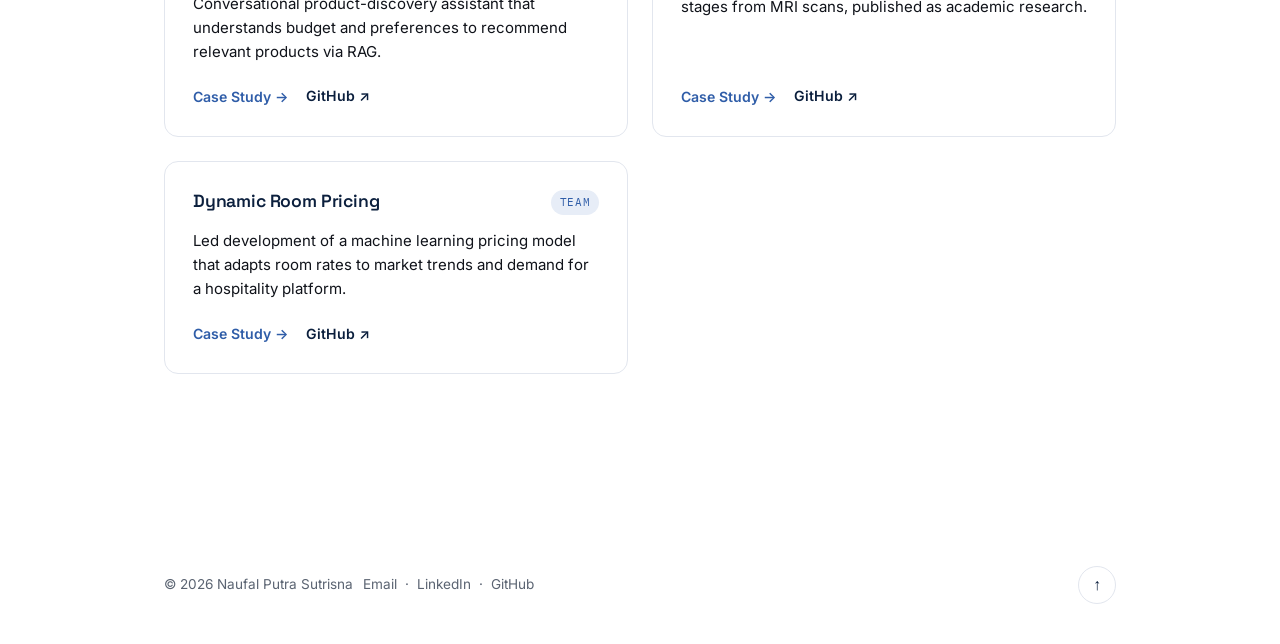
==== commit 87547b73: "feat: remove publication section and add dark mode" ====
--- a/index.html
+++ b/index.html
@@ -21,6 +21,13 @@
 <link rel="preconnect" href="https://fonts.gstatic.com" crossorigin>
 <link href="https://fonts.googleapis.com/css2?family=Space+Grotesk:wght@400;500;600;700&family=Inter:wght@400;500;600;700&family=IBM+Plex+Mono:wght@400;500&display=swap" rel="stylesheet">
 <link rel="stylesheet" href="style.css">
+<script>
+  (function() {
+    var saved = localStorage.getItem('theme');
+    var theme = saved || (window.matchMedia('(prefers-color-scheme: dark)').matches ? 'dark' : 'light');
+    document.documentElement.setAttribute('data-theme', theme);
+  })();
+</script>
 </head>
 <body>
 
@@ -35,6 +42,10 @@
     <a href="#projects">Projects</a>
     <a href="resume.html">Resume</a>
   </nav>
+  <button class="theme-toggle" id="themeToggle" aria-label="Toggle dark mode">
+    <span class="theme-toggle__icon theme-toggle__icon--sun">☀</span>
+    <span class="theme-toggle__icon theme-toggle__icon--moon">☾</span>
+  </button>
   <button class="nav__toggle" id="navToggle" aria-label="Toggle menu" aria-expanded="false" aria-controls="navLinks">
     <span></span><span></span><span></span>
   </button>
@@ -111,39 +122,6 @@
       </div>
     </div>
 
-    <div class="about-block reveal">
-      <h3>Education</h3>
-      <div class="timeline timeline--compact">
-        <div class="timeline__item">
-          <div class="timeline__content">
-            <h4>Bachelor of Informatics Engineering</h4>
-            <p class="timeline__org">Universitas Brawijaya <span class="timeline__org-date">· 2021 - 2025</span></p>
-            <p class="timeline__note">GPA 3.94/4.00 · Cum Laude</p>
-          </div>
-        </div>
-        <div class="timeline__item">
-          <div class="timeline__content">
-            <h4>Machine Learning Learning Path</h4>
-            <p class="timeline__org">Bangkit Academy <span class="timeline__org-date">· 2024</span></p>
-            <p class="timeline__note">Graduated with Distinction · Top 10%</p>
-          </div>
-        </div>
-      </div>
-    </div>
-
-    <div class="about-block reveal">
-      <h3>Publications</h3>
-      <ul class="line-list">
-        <li>
-          <a href="https://j-ptiik.ub.ac.id/index.php/j-ptiik/article/view/14719" target="_blank" rel="noopener">Alzheimer's Disease Classification on MRI Images Using VGG-19 and CLAHE ↗</a>
-          <span class="line-list__meta">JPTIIK</span>
-        </li>
-        <li>
-          <a href="https://jtiik.ub.ac.id/index.php/jtiik/article/view/8119" target="_blank" rel="noopener">Detection of Papaya Fruit Ripeness Using a CNN Model ↗</a>
-          <span class="line-list__meta">JTIIK</span>
-        </li>
-      </ul>
-    </div>
   </section>
 
   <!-- EXPERIENCE -->
--- a/style.css
+++ b/style.css
@@ -20,6 +20,18 @@
   --pad: clamp(1.5rem, 5vw, 4rem);
 }
 
+[data-theme="dark"] {
+  --white: #131722;
+  --alt: #0c0f17;
+  --ink: #e7eaf1;
+  --navy: #eef2fb;
+  --blue: #6c9bf0;
+  --blue-light: #4a72b8;
+  --blue-pale: #1b2740;
+  --muted: #8b93a3;
+  --line: #262c3a;
+}
+
 * { margin: 0; padding: 0; box-sizing: border-box; }
 
 html { scroll-behavior: smooth; }
@@ -30,6 +42,7 @@
   background: var(--white);
   line-height: 1.6;
   -webkit-font-smoothing: antialiased;
+  transition: background 0.3s ease, color 0.3s ease;
 }
 
 @media (prefers-reduced-motion: reduce) {
@@ -83,6 +96,10 @@
   -webkit-backdrop-filter: blur(10px);
   border-bottom: 1px solid transparent;
   transition: border-color 0.3s ease, background 0.3s ease;
+}
+
+[data-theme="dark"] .nav {
+  background: rgba(19, 23, 34, 0.75);
 }
 
 .nav.scrolled {
@@ -140,6 +157,56 @@
   height: 2px;
   background: var(--navy);
   transition: transform 0.25s ease, opacity 0.25s ease;
+}
+
+/* ============================================
+   THEME TOGGLE
+   ============================================ */
+.theme-toggle {
+  display: flex;
+  align-items: center;
+  justify-content: center;
+  width: 38px;
+  height: 38px;
+  border-radius: 50%;
+  border: 1px solid var(--line);
+  background: var(--white);
+  cursor: pointer;
+  margin-left: 0.5rem;
+  position: relative;
+  flex-shrink: 0;
+  transition: border-color 0.2s ease, background 0.2s ease, transform 0.2s ease;
+}
+.theme-toggle:hover {
+  border-color: var(--blue);
+  transform: translateY(-2px);
+}
+
+.theme-toggle__icon {
+  position: absolute;
+  font-size: 1rem;
+  line-height: 1;
+  transition: opacity 0.2s ease, transform 0.3s ease;
+}
+
+.theme-toggle__icon--sun {
+  color: var(--blue);
+  opacity: 1;
+  transform: scale(1) rotate(0deg);
+}
+.theme-toggle__icon--moon {
+  color: var(--blue-light);
+  opacity: 0;
+  transform: scale(0.5) rotate(-90deg);
+}
+
+[data-theme="dark"] .theme-toggle__icon--sun {
+  opacity: 0;
+  transform: scale(0.5) rotate(90deg);
+}
+[data-theme="dark"] .theme-toggle__icon--moon {
+  opacity: 1;
+  transform: scale(1) rotate(0deg);
 }
 
 /* ============================================
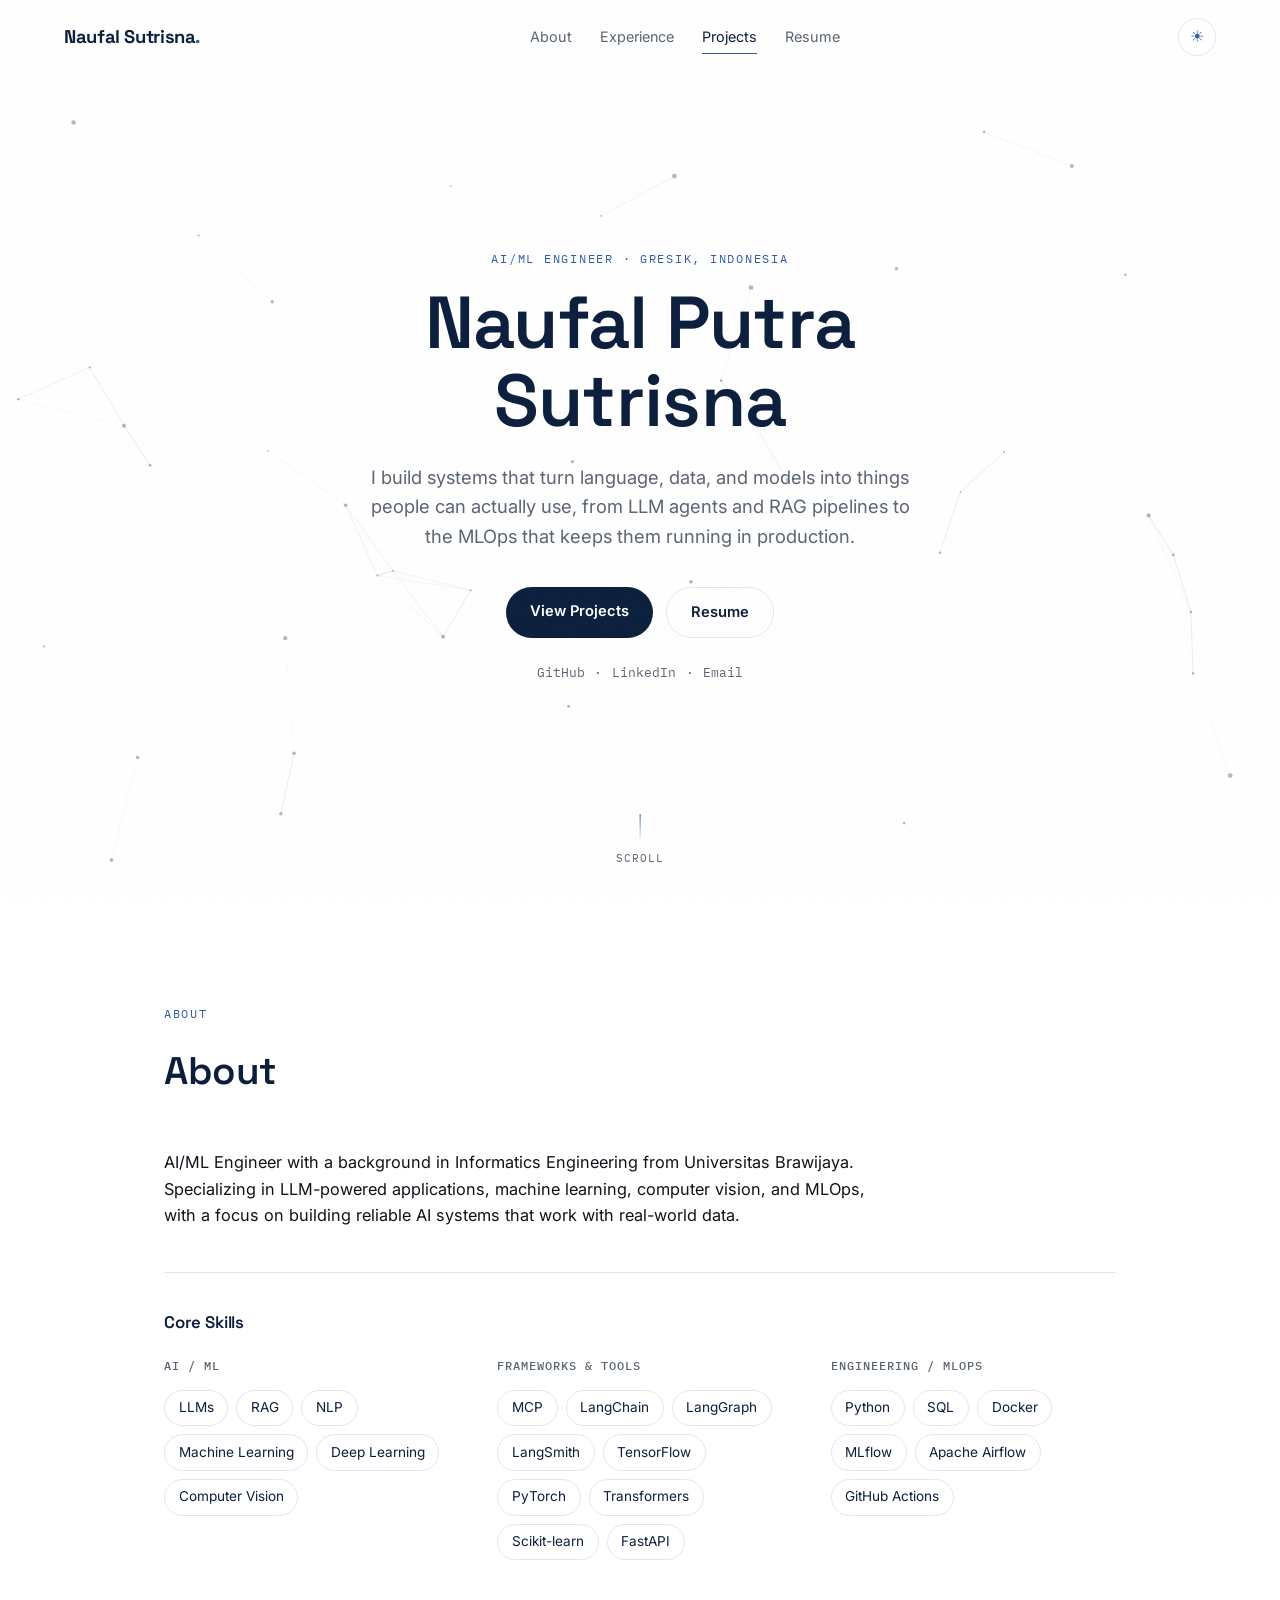
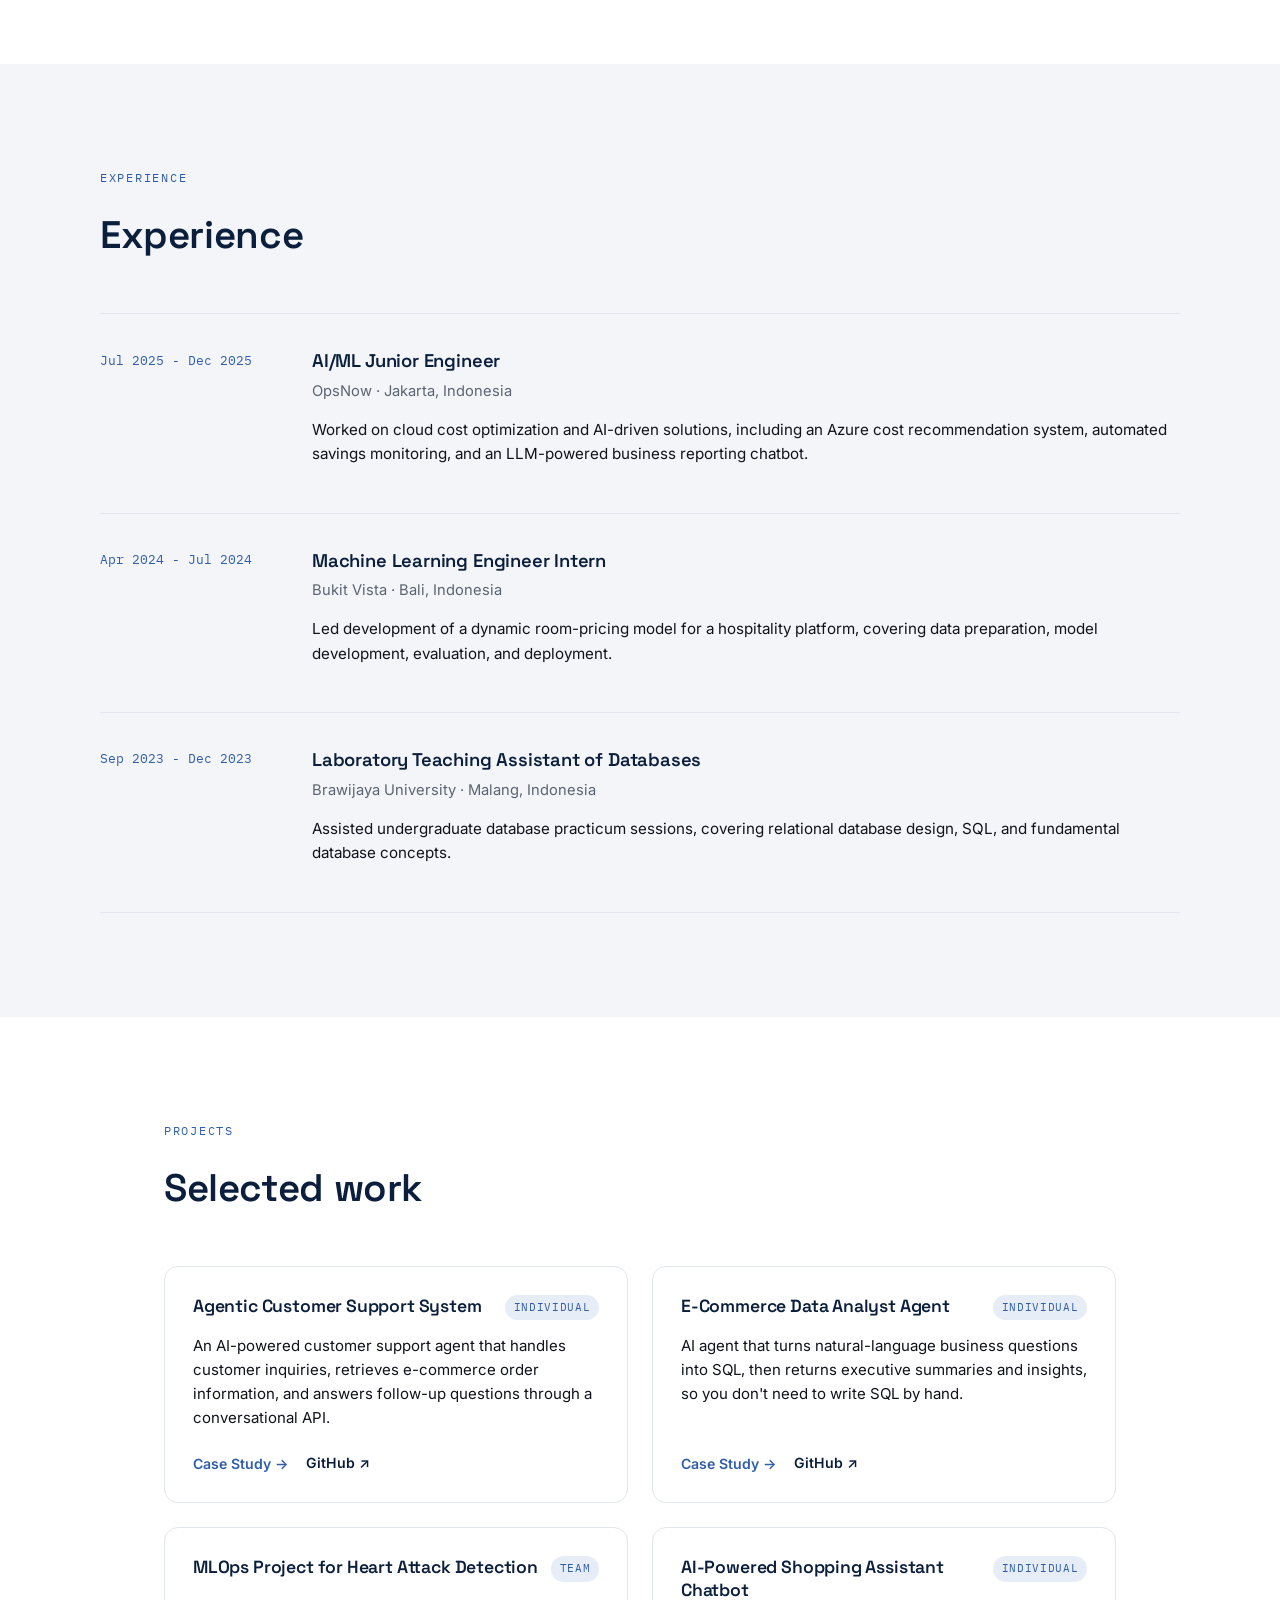
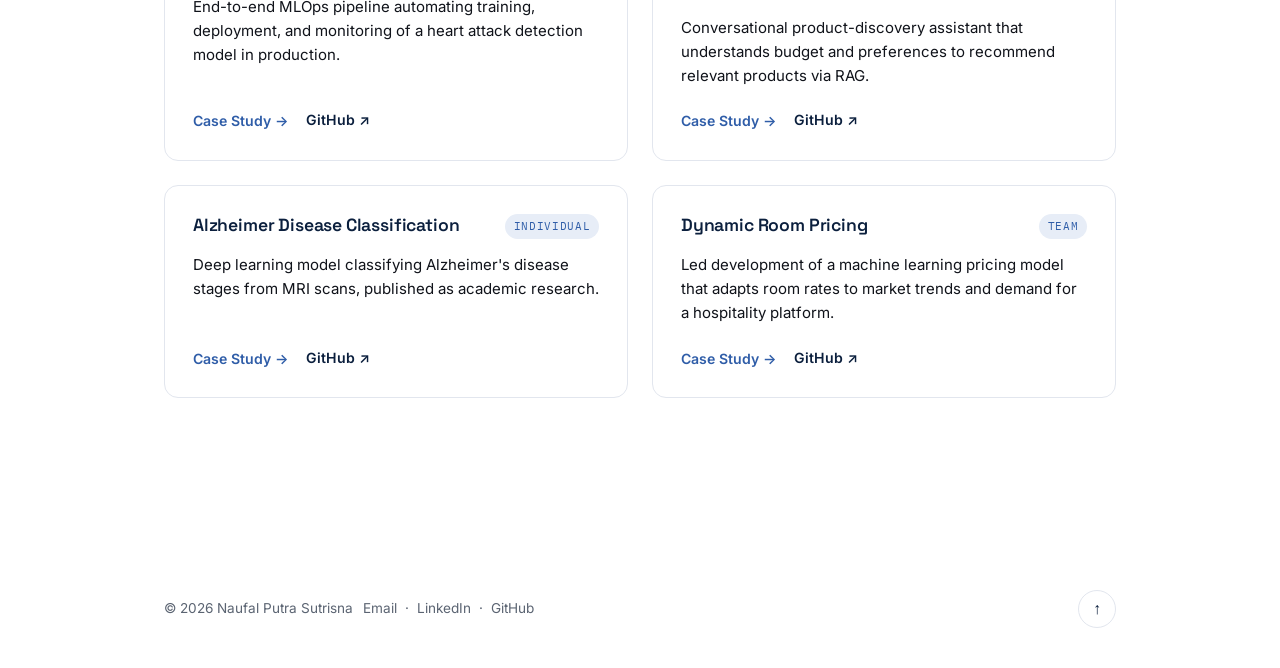
==== commit d3571218: "feat: add customer support agent project" ====
--- a/index.html
+++ b/index.html
@@ -107,9 +107,9 @@
         <div class="skill-group">
           <h4>Frameworks &amp; Tools</h4>
           <div class="tags">
-            <span class="tag">MCP</span><span class="tag">LangChain</span><span class="tag">LangSmith</span>
-            <span class="tag">TensorFlow</span><span class="tag">PyTorch</span><span class="tag">Transformers</span>
-            <span class="tag">Scikit-learn</span><span class="tag">FastAPI</span>
+            <span class="tag">MCP</span><span class="tag">LangChain</span><span class="tag">LangGraph</span>
+            <span class="tag">LangSmith</span><span class="tag">TensorFlow</span><span class="tag">PyTorch</span>
+            <span class="tag">Transformers</span><span class="tag">Scikit-learn</span><span class="tag">FastAPI</span>
           </div>
         </div>
         <div class="skill-group">
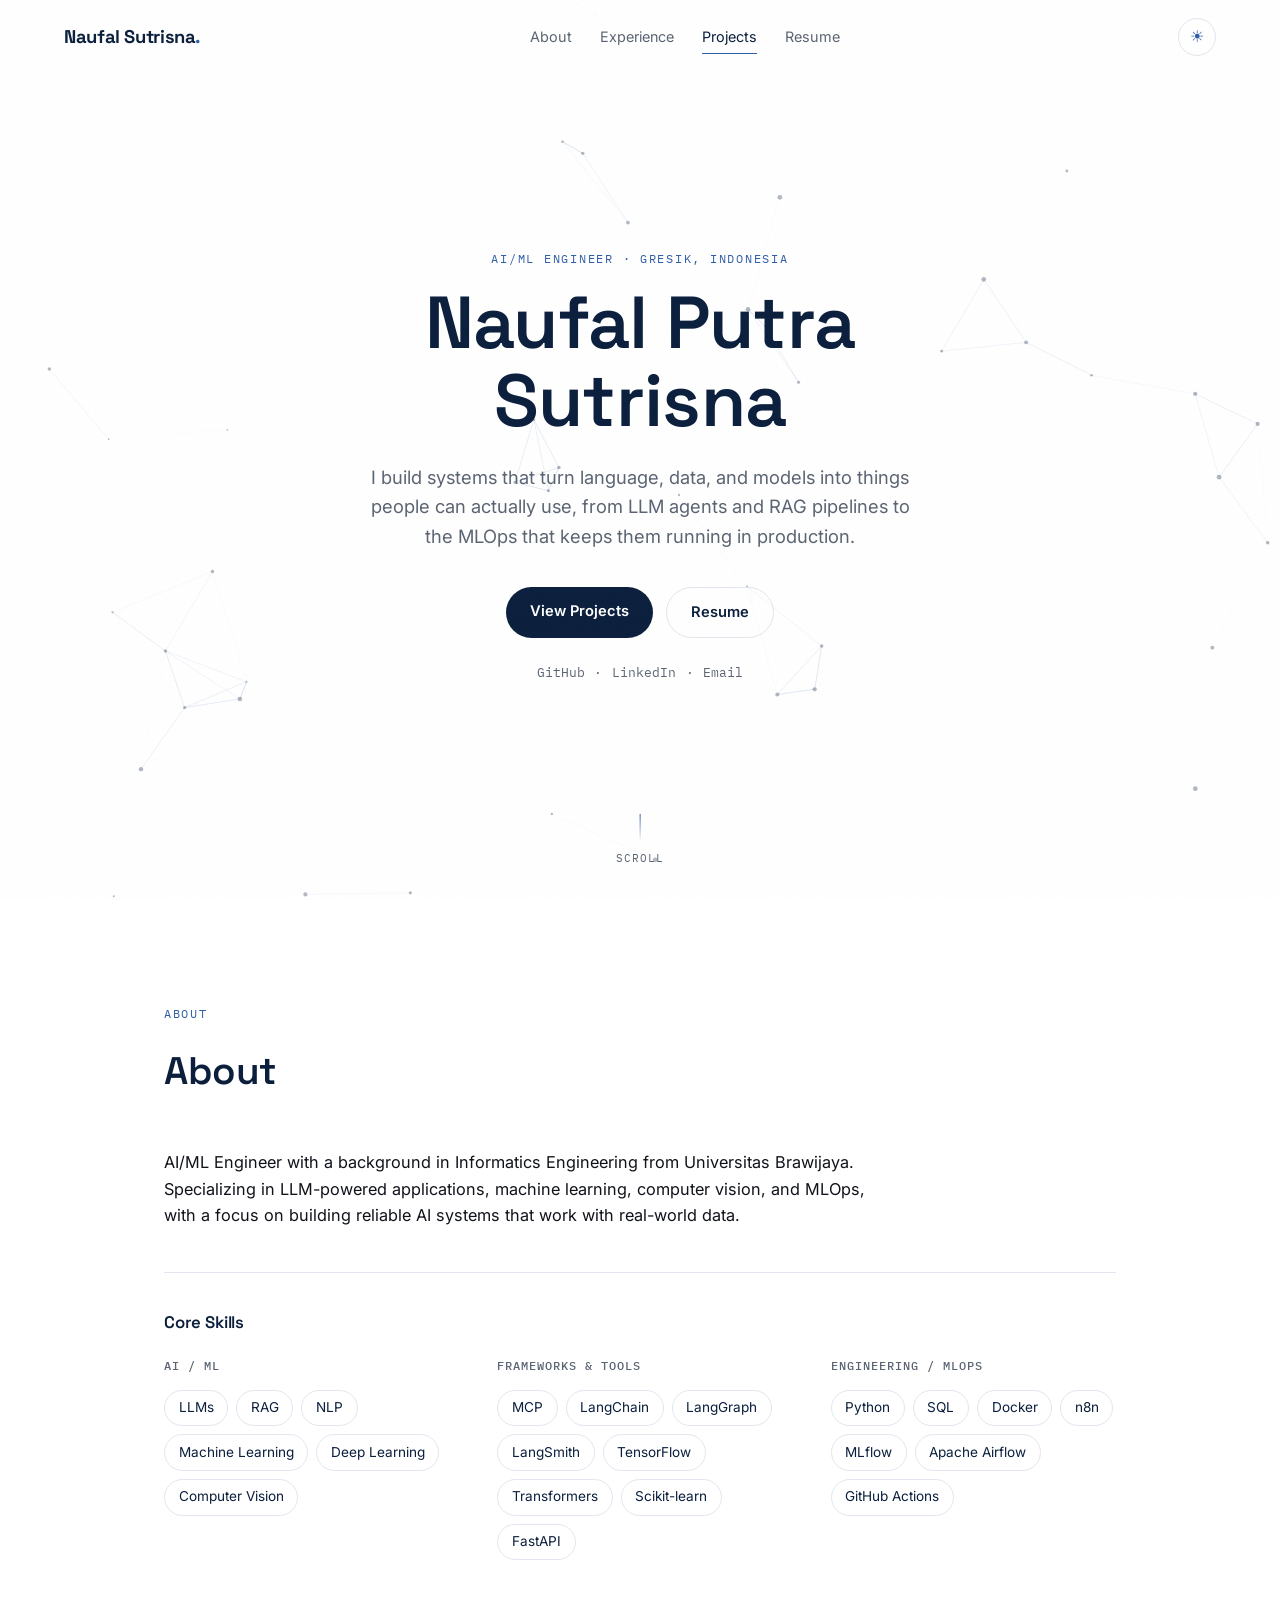
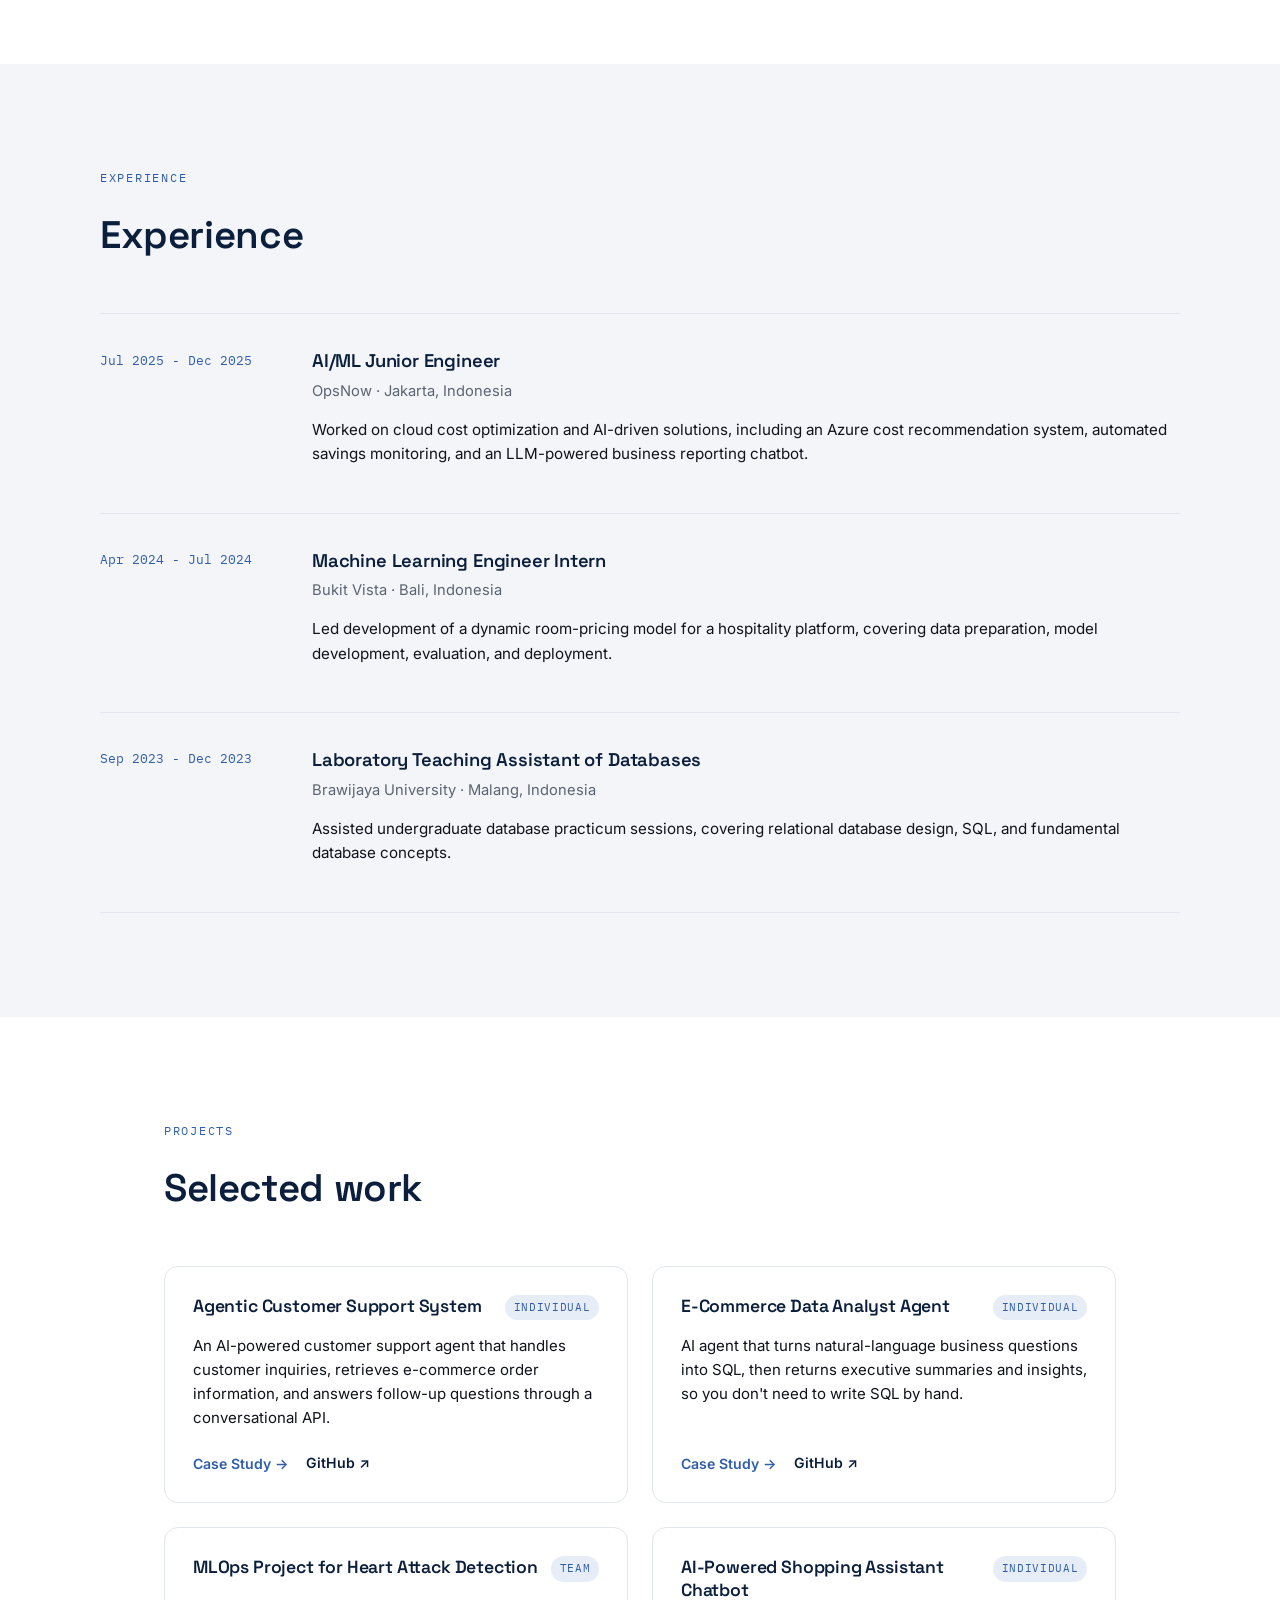
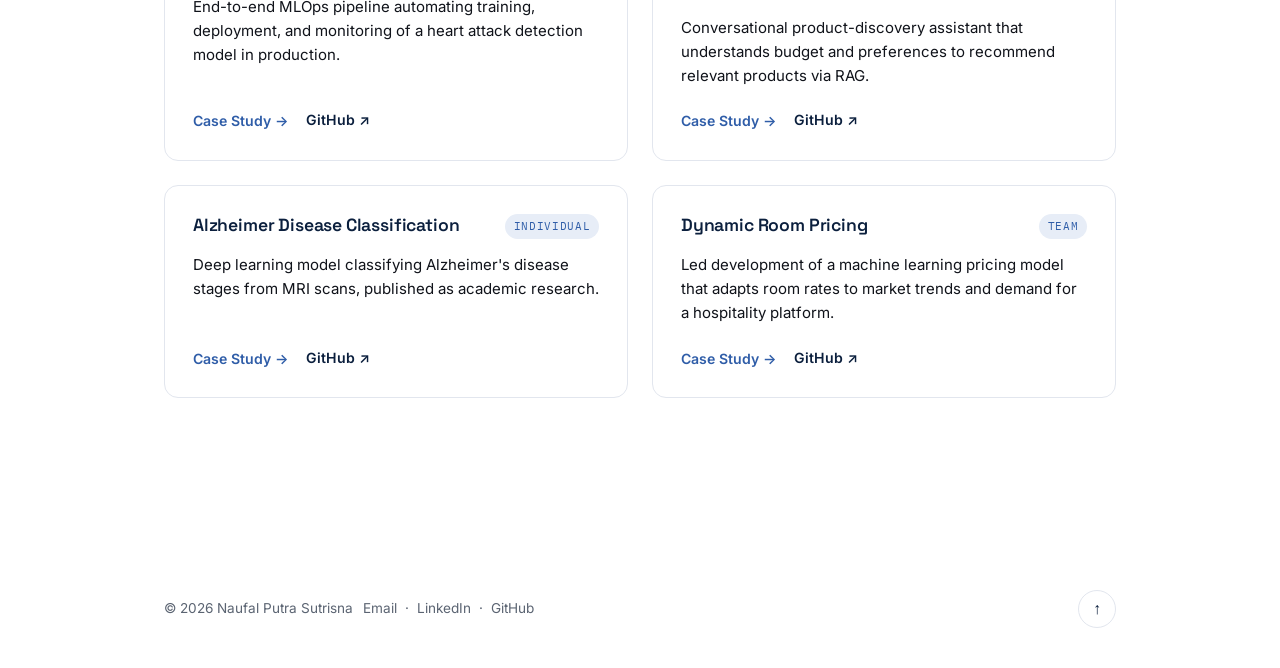
==== commit 8581f590: "feat: update core skills section" ====
--- a/index.html
+++ b/index.html
@@ -108,15 +108,16 @@
           <h4>Frameworks &amp; Tools</h4>
           <div class="tags">
             <span class="tag">MCP</span><span class="tag">LangChain</span><span class="tag">LangGraph</span>
-            <span class="tag">LangSmith</span><span class="tag">TensorFlow</span><span class="tag">PyTorch</span>
-            <span class="tag">Transformers</span><span class="tag">Scikit-learn</span><span class="tag">FastAPI</span>
+            <span class="tag">LangSmith</span><span class="tag">TensorFlow</span><span class="tag">Transformers</span>
+            <span class="tag">Scikit-learn</span><span class="tag">FastAPI</span>
           </div>
         </div>
         <div class="skill-group">
           <h4>Engineering / MLOps</h4>
           <div class="tags">
             <span class="tag">Python</span><span class="tag">SQL</span><span class="tag">Docker</span>
-            <span class="tag">MLflow</span><span class="tag">Apache Airflow</span><span class="tag">GitHub Actions</span>
+            <span class="tag">n8n</span><span class="tag">MLflow</span>
+            <span class="tag">Apache Airflow</span><span class="tag">GitHub Actions</span>
           </div>
         </div>
       </div>
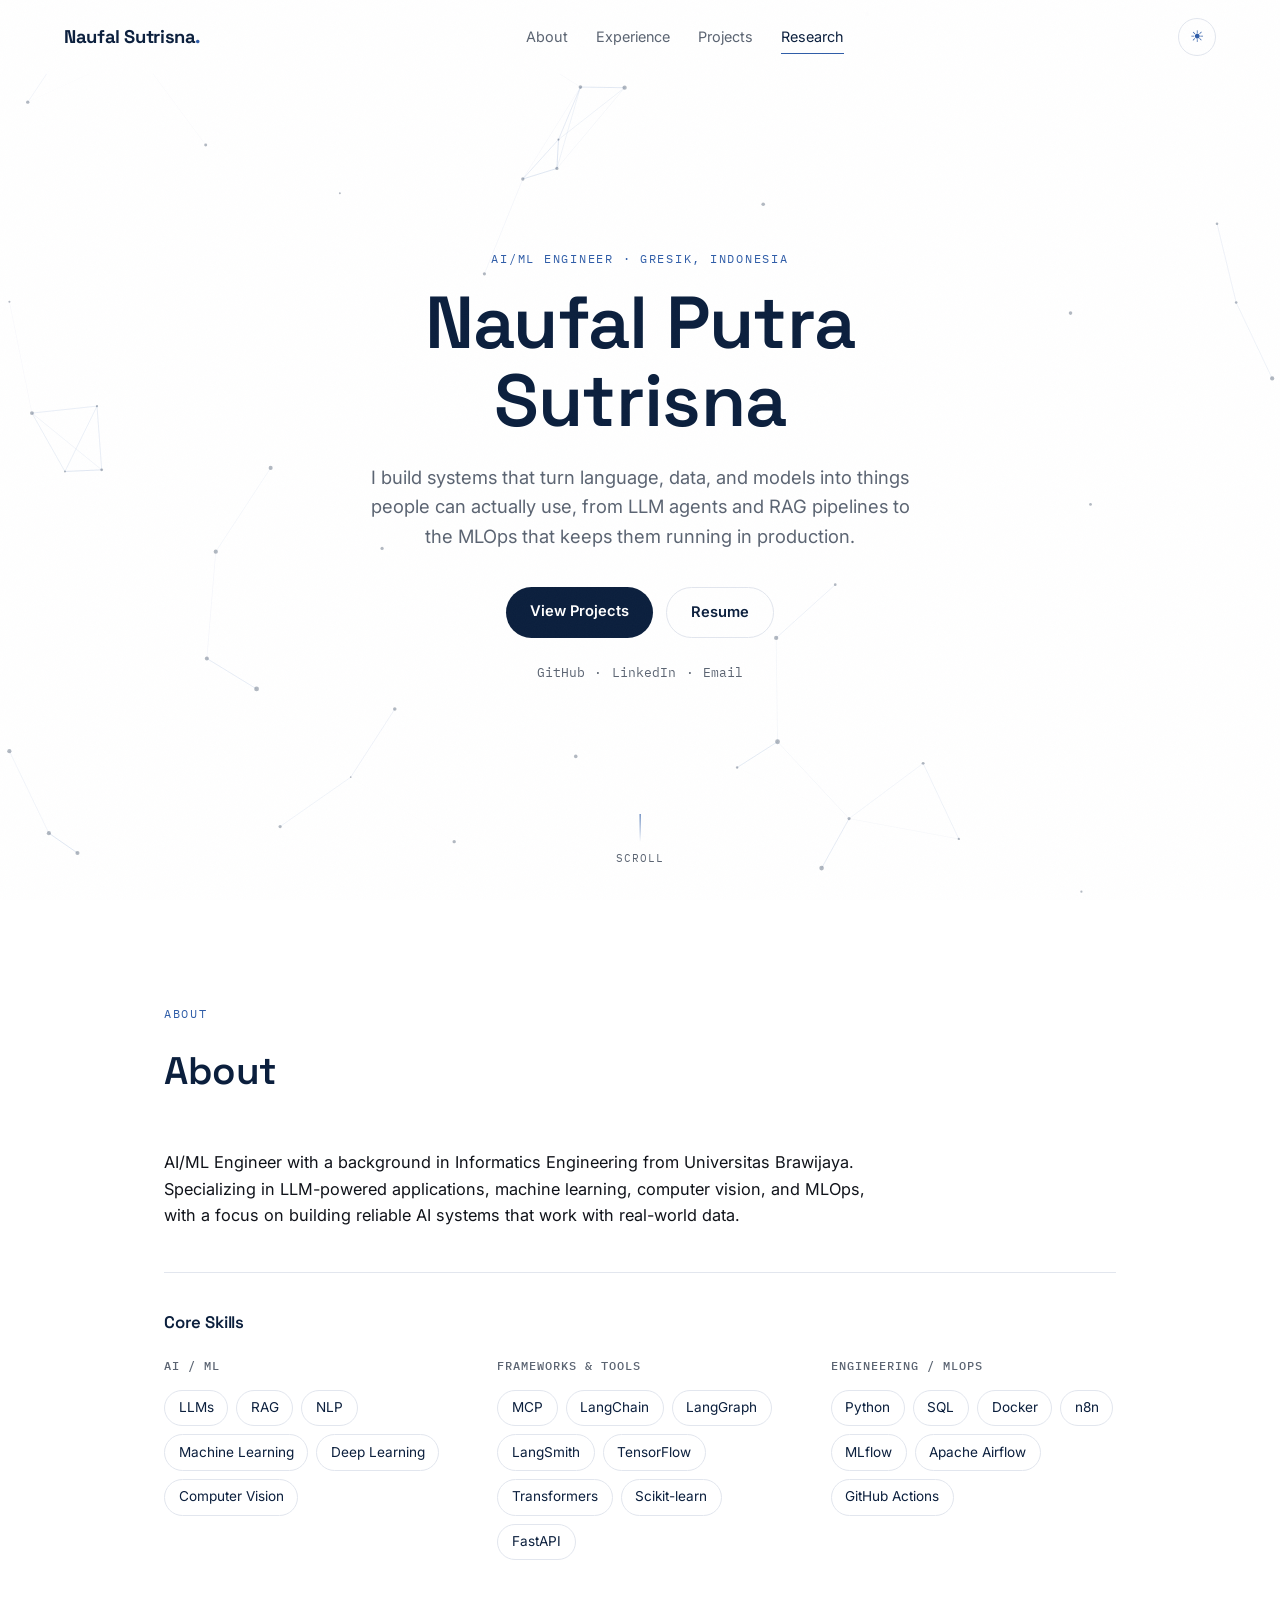
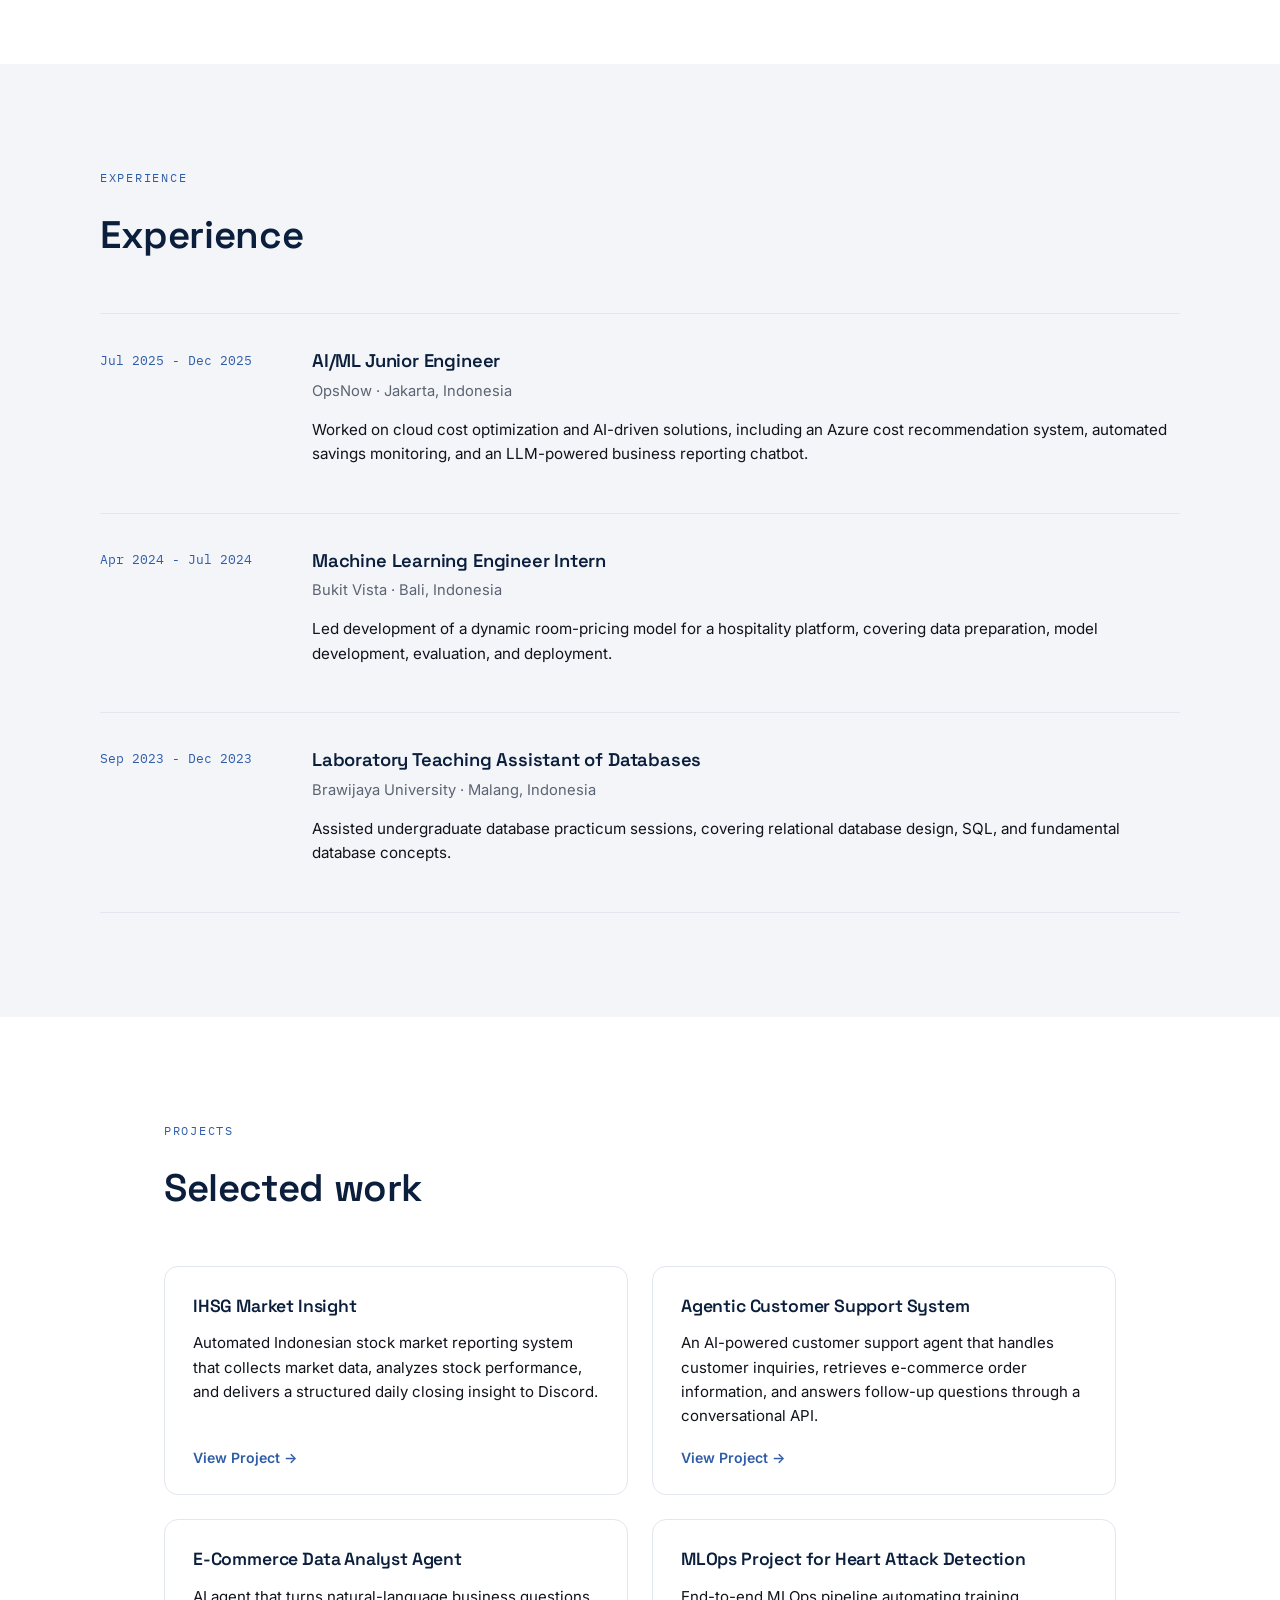
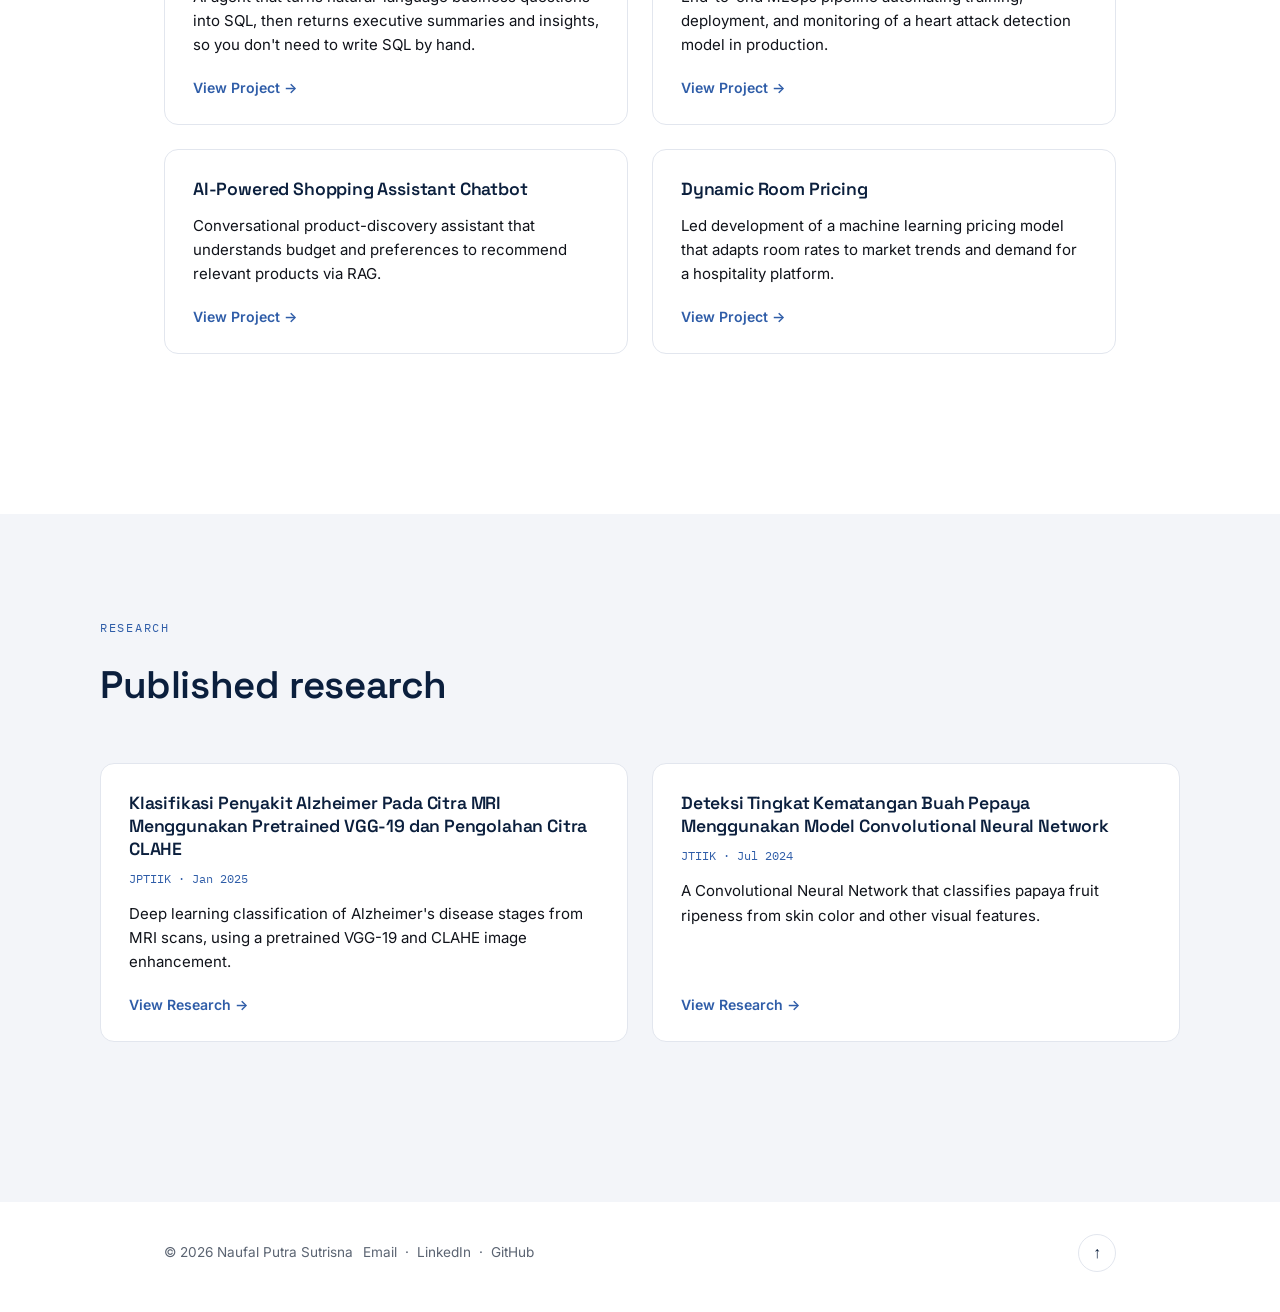
==== commit f152589f: "feat: redesign website and update content" ====
--- a/index.html
+++ b/index.html
@@ -40,7 +40,7 @@
     <a href="#about">About</a>
     <a href="#experience">Experience</a>
     <a href="#projects">Projects</a>
-    <a href="resume.html">Resume</a>
+    <a href="#research">Research</a>
   </nav>
   <button class="theme-toggle" id="themeToggle" aria-label="Toggle dark mode">
     <span class="theme-toggle__icon theme-toggle__icon--sun">☀</span>
@@ -65,7 +65,7 @@
       </p>
       <div class="hero__actions">
         <a href="#projects" class="btn btn--primary">View Projects</a>
-        <a href="resume.html" class="btn btn--ghost">Resume</a>
+        <a href="#" data-resume target="_blank" rel="noopener" class="btn btn--ghost">Resume</a>
       </div>
       <div class="hero__socials">
         <a href="https://github.com/naufalsutrisna" target="_blank" rel="noopener">GitHub</a>
@@ -175,6 +175,18 @@
     </div>
   </section>
 
+  <!-- RESEARCH -->
+  <section class="section section--alt" id="research" aria-labelledby="research-heading">
+    <div class="section__head reveal">
+      <p class="eyebrow">Research</p>
+      <h2 id="research-heading">Published research</h2>
+    </div>
+
+    <div class="featured-grid reveal" id="researchGrid">
+      <!-- populated by script.js from RESEARCH -->
+    </div>
+  </section>
+
 </main>
 
 <footer class="footer">
--- a/style.css
+++ b/style.css
@@ -574,17 +574,11 @@
   line-height: 1.3;
 }
 
-.project-card__type {
-  font-family: var(--mono);
-  font-size: 0.68rem;
-  text-transform: uppercase;
-  letter-spacing: 0.06em;
+.project-card__meta {
+  font-family: var(--mono);
+  font-size: 0.78rem;
   color: var(--blue);
-  background: var(--blue-pale);
-  padding: 0.25rem 0.55rem;
-  border-radius: 999px;
-  white-space: nowrap;
-  flex-shrink: 0;
+  margin-top: -0.35rem;
 }
 
 .project-card__desc {
@@ -907,6 +901,30 @@
   font-size: 0.9rem;
   margin-bottom: 1.75rem;
 }
+
+.modal-facts {
+  display: grid;
+  grid-template-columns: repeat(auto-fit, minmax(150px, 1fr));
+  gap: 1rem 1.5rem;
+  margin-bottom: 1.25rem;
+}
+.modal-facts dt {
+  font-family: var(--mono);
+  font-size: 0.72rem;
+  text-transform: uppercase;
+  letter-spacing: 0.08em;
+  color: var(--muted);
+  margin-bottom: 0.2rem;
+}
+.modal-facts dd {
+  font-size: 0.95rem;
+  color: var(--navy);
+  font-weight: 600;
+}
+.modal-tech { margin-bottom: 1.75rem; }
+
+.modal-section p + p { margin-top: 0.85rem; }
+.modal-section p strong { color: var(--navy); font-weight: 600; }
 
 .modal-section {
   padding: 1.5rem 0;
